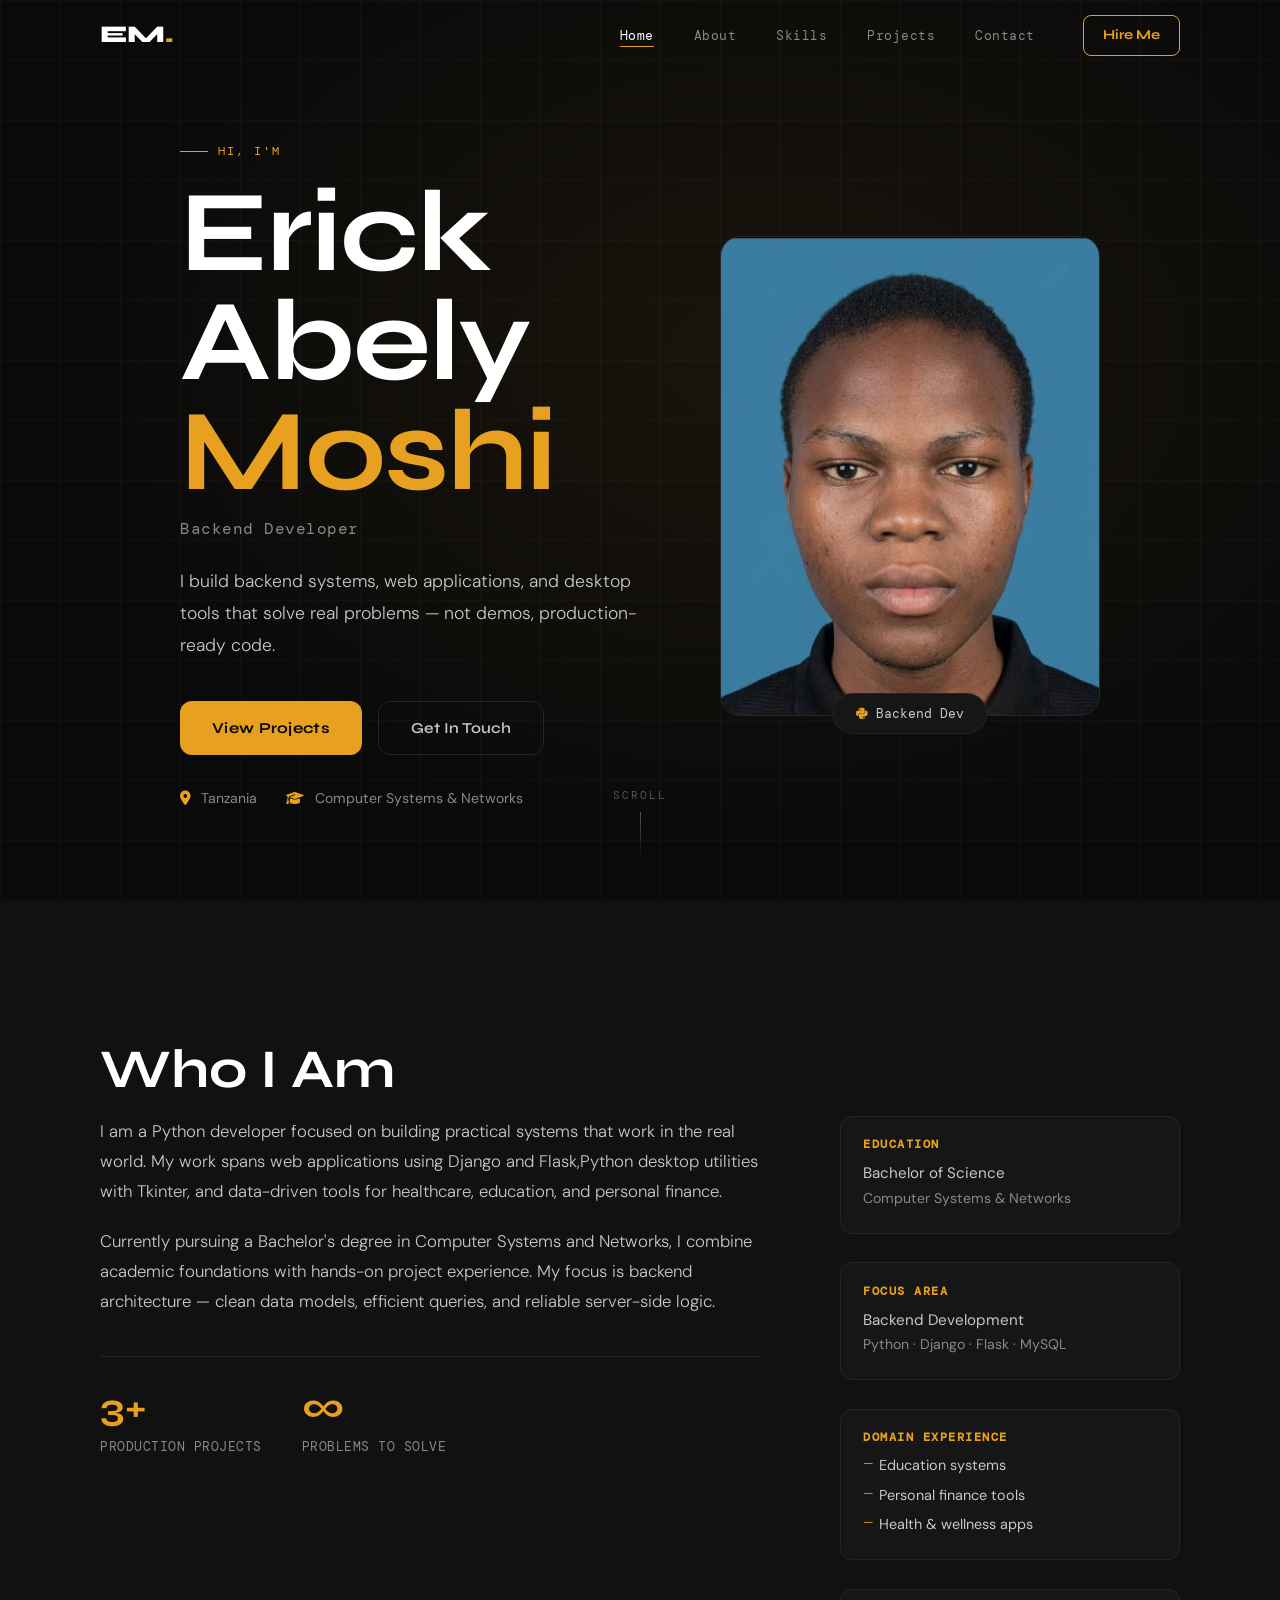
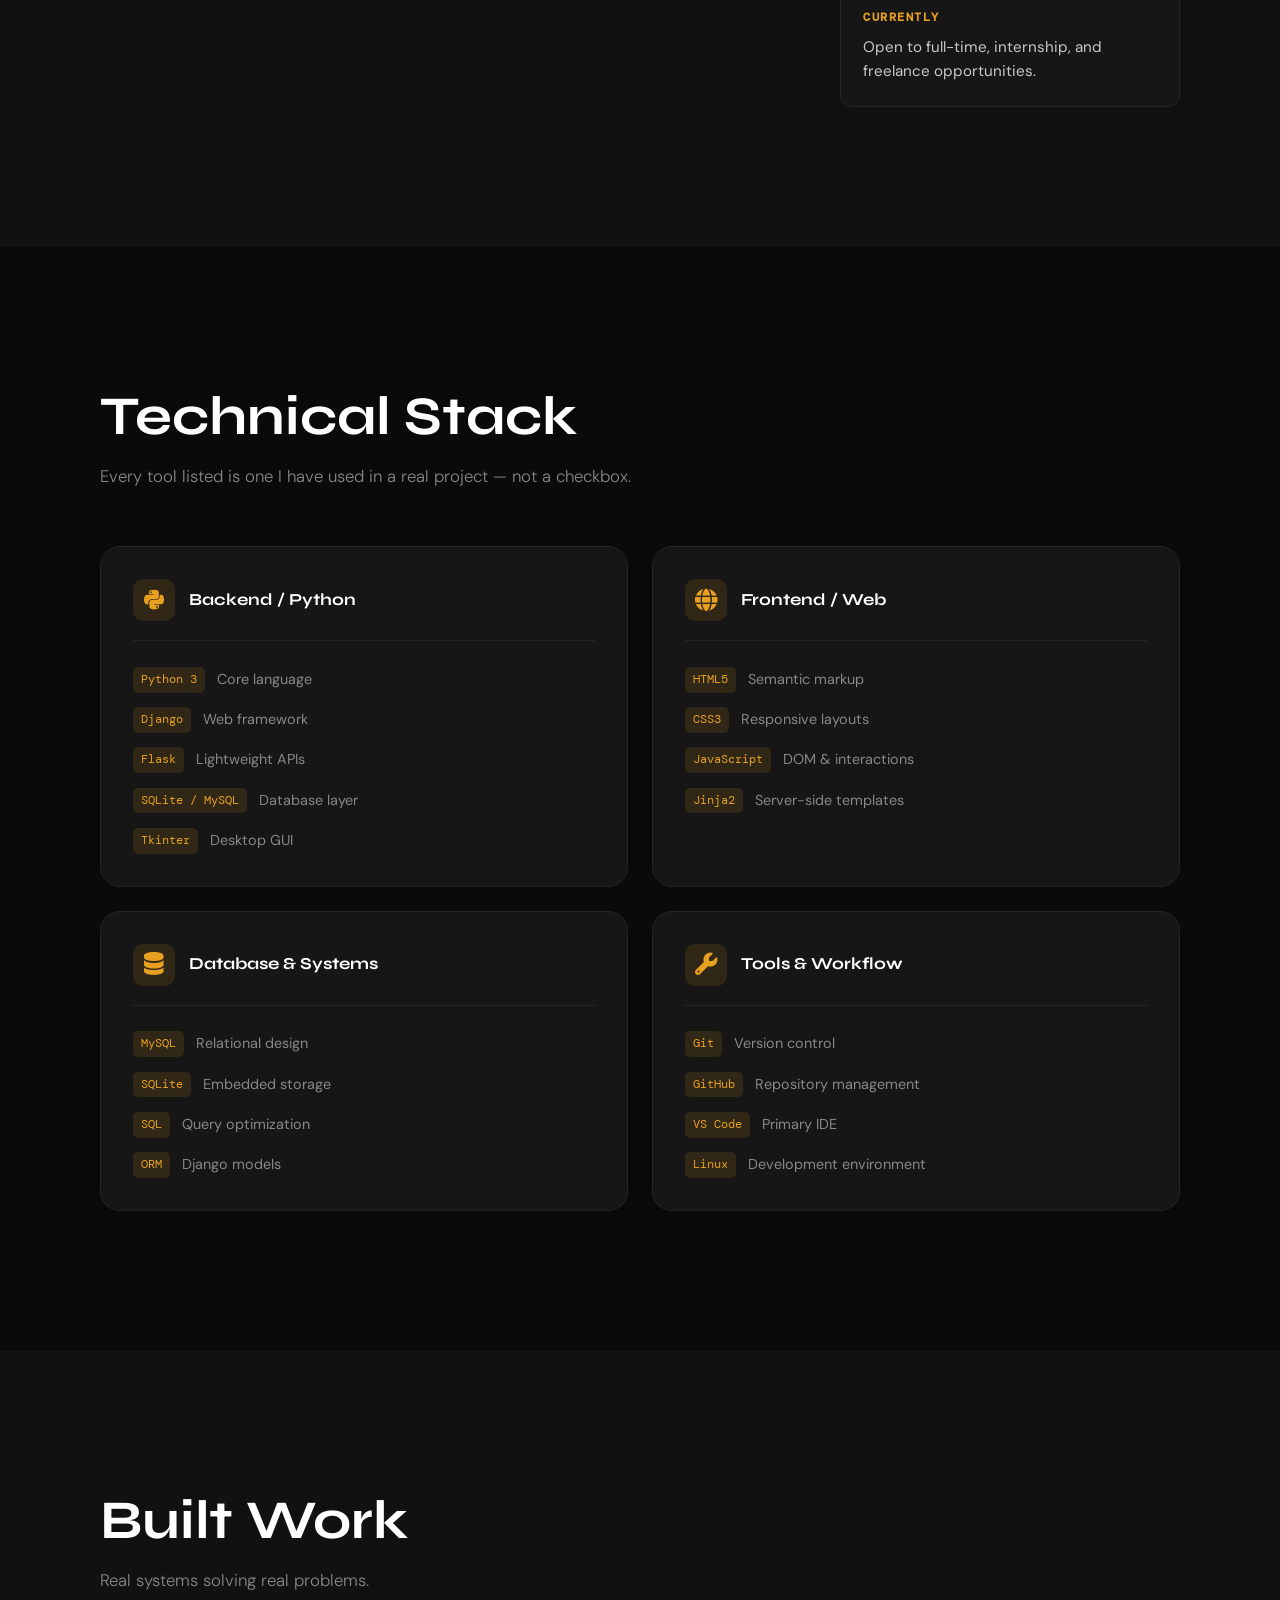
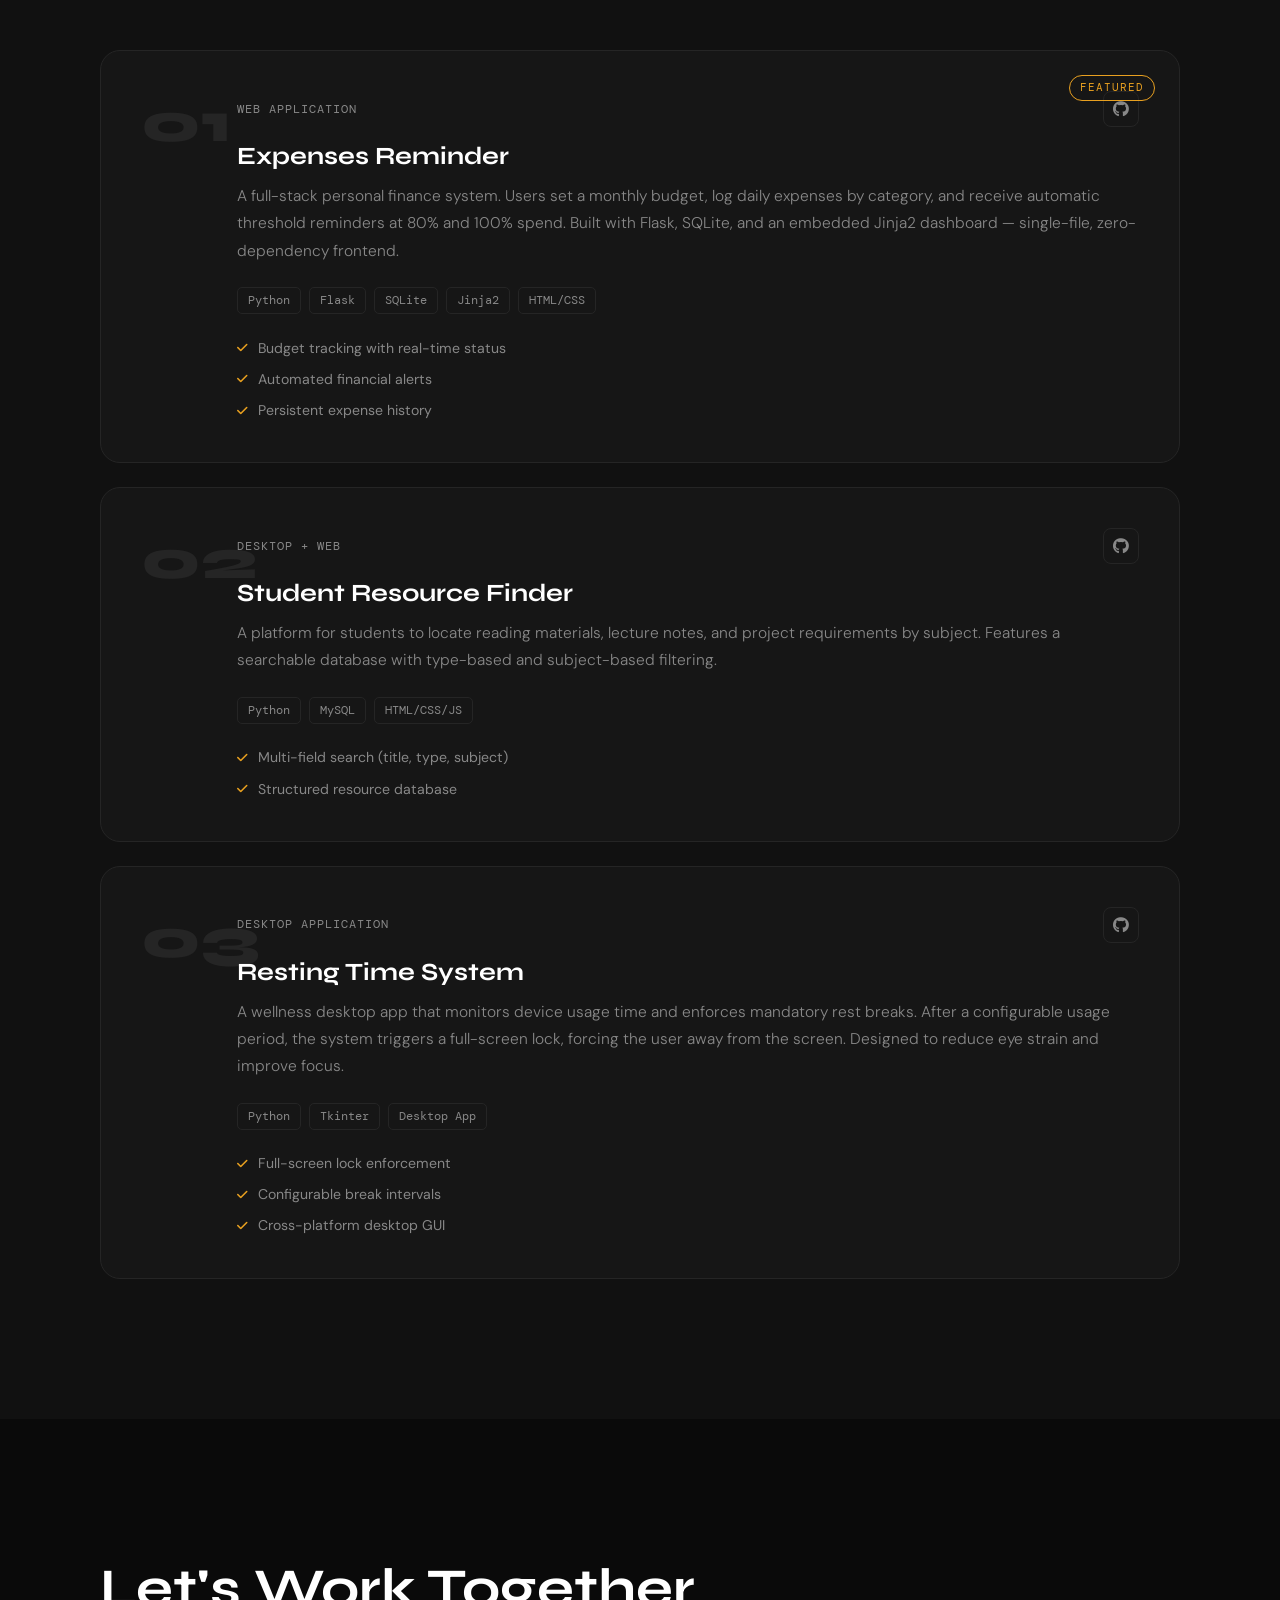
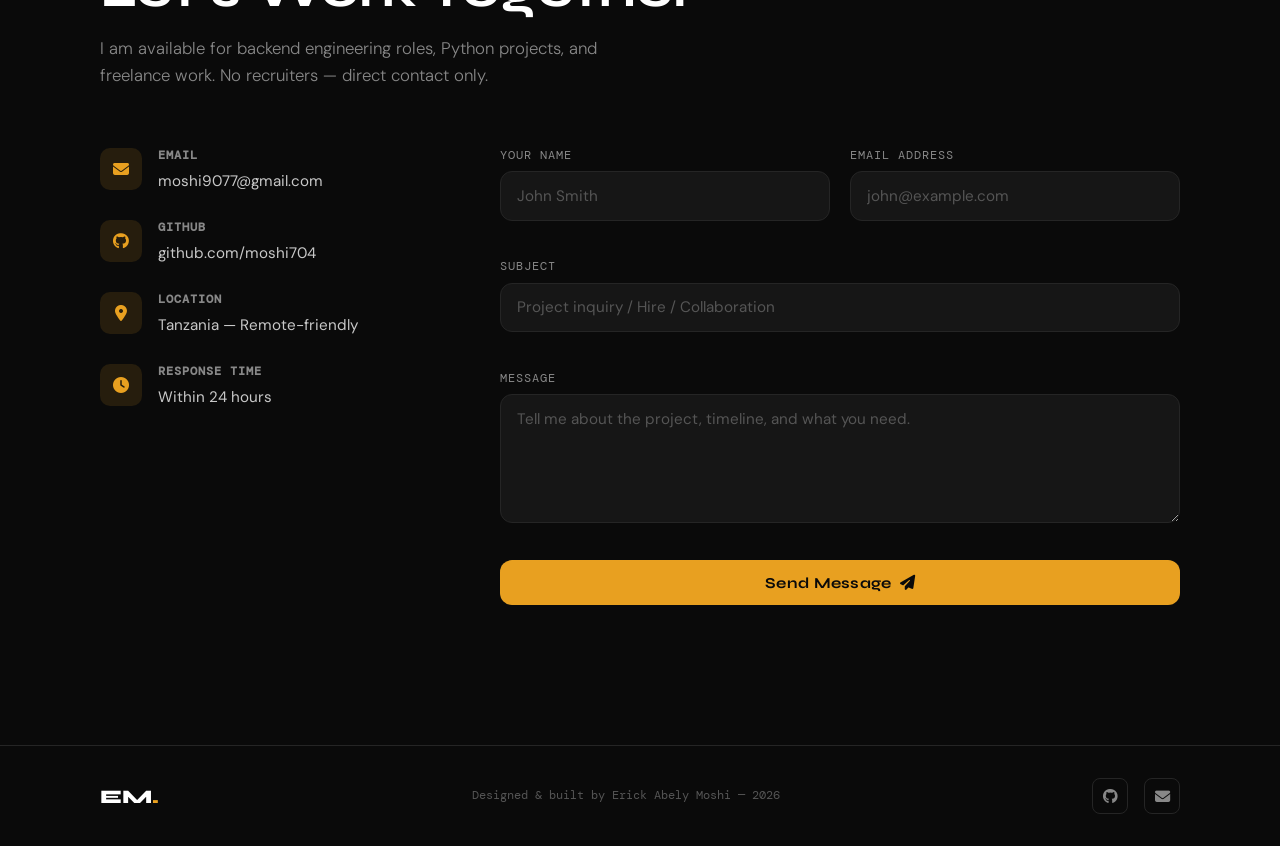
==== index.html @ 4b223002 "initial commit" ====
<!DOCTYPE html>
<html lang="en">
<head>
  <meta charset="UTF-8" />
  <meta name="viewport" content="width=device-width, initial-scale=1.0" />
  <title>Erick Abely Moshi — Python Developer</title>
  <meta name="description" content="Python Developer specializing in backend systems, web apps, and desktop tools. Available for hire." />
  <meta property="og:title" content="Erick Abely Moshi — Python Developer" />
  <meta property="og:description" content="Backend-focused Python developer building real-world systems." />
  <link rel="preconnect" href="https://fonts.googleapis.com" />
  <link rel="preconnect" href="https://fonts.gstatic.com" crossorigin />
  <link href="https://fonts.googleapis.com/css2?family=Syne:wght@400;500;600;700;800&family=DM+Mono:wght@300;400;500&family=DM+Sans:ital,wght@0,300;0,400;0,500;1,300&display=swap" rel="stylesheet" />
  <link rel="stylesheet" href="https://cdnjs.cloudflare.com/ajax/libs/font-awesome/6.5.0/css/all.min.css" />
  <link rel="stylesheet" href="style.css" />
</head>
<body>

  <!-- NAV -->
  <nav id="nav">
    <div class="nav-inner">
      <a href="#home" class="nav-logo">EM<span>.</span></a>
      <ul class="nav-links" id="nav-links">
        <li><a href="#home" data-nav>Home</a></li>
        <li><a href="#about" data-nav>About</a></li>
        <li><a href="#skills" data-nav>Skills</a></li>
        <li><a href="#projects" data-nav>Projects</a></li>
        <li><a href="#contact" data-nav>Contact</a></li>
      </ul>
      <a href="#contact" class="nav-cta">Hire Me</a>
      <button class="burger" id="burger" aria-label="Toggle menu" aria-expanded="false">
        <span></span><span></span><span></span>
      </button>
    </div>
  </nav>

  <!-- MOBILE MENU OVERLAY -->
  <div class="mobile-overlay" id="mobile-overlay">
    <ul>
      <li><a href="#home" class="mob-link">Home</a></li>
      <li><a href="#about" class="mob-link">About</a></li>
      <li><a href="#skills" class="mob-link">Skills</a></li>
      <li><a href="#projects" class="mob-link">Projects</a></li>
      <li><a href="#contact" class="mob-link">Contact</a></li>
    </ul>
  </div>

  <main>

    <!-- HERO -->
    <section id="home" class="hero">
      <div class="hero-grid">
        <div class="hero-text">
          <p class="hero-tag fade-up" style="--d:0ms">Hi, I'm</p>
          <h1 class="fade-up" style="--d:80ms">
            Erick<br/>Abely<br/><span>Moshi</span>
          </h1>
          <p class="hero-role fade-up" style="--d:160ms">Backend Developer</p>
          <p class="hero-bio fade-up" style="--d:240ms">
            I build backend systems, web applications, and desktop tools that solve real problems — not demos, production-ready code.
          </p>
          <div class="hero-actions fade-up" style="--d:320ms">
            <a href="#projects" class="btn-primary">View Projects</a>
            <a href="#contact" class="btn-ghost">Get In Touch</a>
          </div>
          <div class="hero-meta fade-up" style="--d:400ms">
            <span><i class="fa-solid fa-location-dot"></i> Tanzania</span>
            <span><i class="fa-solid fa-graduation-cap"></i> Computer Systems & Networks</span>
          </div>
        </div>

        <div class="hero-photo fade-up" style="--d:200ms">
          <div class="photo-frame">
            <!-- Replace src with actual photo path when available -->
            <img
              src="passport.jpeg"
              alt="Erick Abely Moshi"
              id="profile-img"
              onerror="this.parentElement.classList.add('no-photo')"
            />
            <div class="photo-placeholder">
              <i class="fa-solid fa-user"></i>
              <span>Photo<br/>Coming Soon</span>
            </div>
          </div>
          <div class="photo-badge">
            <i class="fa-brands fa-python"></i>
            <span>Backend Dev</span>
          </div>
        </div>
      </div>

      <div class="scroll-cue">
        <span>Scroll</span>
        <div class="scroll-line"></div>
      </div>
    </section>

    <!-- ABOUT -->
    <section id="about" class="about section">
      <div class="container">
  
        <h2 class="section-title reveal">Who I Am</h2>
        <div class="about-grid">
          <div class="about-text reveal">
            <p>
              I am a Python developer focused on building practical systems that work in the real world.
              My work spans web applications using Django and Flask,Python desktop utilities with Tkinter,
              and data-driven tools for healthcare, education, and personal finance.
            </p>
            <p>
              Currently pursuing a Bachelor's degree in Computer Systems and Networks, I combine
              academic foundations with hands-on project experience. My focus is backend architecture —
              clean data models, efficient queries, and reliable server-side logic.
            </p>
     
            <div class="about-stats">
              <div class="stat">
                <strong>3+</strong>
                <span>Production Projects</span>
              </div>
             
              <div class="stat">
                <strong>∞</strong>
                <span>Problems to Solve</span>
              </div>
            </div>
          </div>
          <div class="about-details reveal">
            <div class="detail-block">
              <h4>Education</h4>
              <p>Bachelor of Science<br/><em>Computer Systems & Networks</em></p>
            </div>
            <div class="detail-block">
              <h4>Focus Area</h4>
              <p>Backend Development<br/><em>Python · Django · Flask · MySQL</em></p>
            </div>
            <div class="detail-block">
              <h4>Domain Experience</h4>
              <ul>
                <li>Education systems</li>
                <li>Personal finance tools</li>
                <li>Health & wellness apps</li>
              </ul>
            </div>
            <div class="detail-block">
              <h4>Currently</h4>
              <p>Open to full-time, internship, and freelance opportunities.</p>
            </div>
          </div>
        </div>
      </div>
    </section>

    <!-- SKILLS -->
    <section id="skills" class="skills section">
      <div class="container">
        <h2 class="section-title reveal">Technical Stack</h2>
        <p class="section-sub reveal">
          Every tool listed is one I have used in a real project — not a checkbox.
        </p>
        <div class="skills-grid">

          <div class="skill-card reveal">
            <div class="skill-card-header">
              <i class="fa-brands fa-python"></i>
              <h3>Backend / Python</h3>
            </div>
            <ul class="skill-list">
              <li><span class="tag">Python 3</span> Core language</li>
              <li><span class="tag">Django</span> Web framework</li>
              <li><span class="tag">Flask</span> Lightweight APIs</li>
              <li><span class="tag">SQLite / MySQL</span> Database layer</li>
              <li><span class="tag">Tkinter</span> Desktop GUI</li>
            </ul>
          </div>

          <div class="skill-card reveal">
            <div class="skill-card-header">
              <i class="fa-solid fa-globe"></i>
              <h3>Frontend / Web</h3>
            </div>
            <ul class="skill-list">
              <li><span class="tag">HTML5</span> Semantic markup</li>
              <li><span class="tag">CSS3</span> Responsive layouts</li>
              <li><span class="tag">JavaScript</span> DOM & interactions</li>
              <li><span class="tag">Jinja2</span> Server-side templates</li>
            </ul>
          </div>

          <div class="skill-card reveal">
            <div class="skill-card-header">
              <i class="fa-solid fa-database"></i>
              <h3>Database & Systems</h3>
            </div>
            <ul class="skill-list">
              <li><span class="tag">MySQL</span> Relational design</li>
              <li><span class="tag">SQLite</span> Embedded storage</li>
              <li><span class="tag">SQL</span> Query optimization</li>
              <li><span class="tag">ORM</span> Django models</li>
            </ul>
          </div>

          <div class="skill-card reveal">
            <div class="skill-card-header">
              <i class="fa-solid fa-wrench"></i>
              <h3>Tools & Workflow</h3>
            </div>
            <ul class="skill-list">
              <li><span class="tag">Git</span> Version control</li>
              <li><span class="tag">GitHub</span> Repository management</li>
              <li><span class="tag">VS Code</span> Primary IDE</li>
              <li><span class="tag">Linux</span> Development environment</li>
            </ul>
          </div>

        </div>
      </div>
    </section>

    <!-- PROJECTS -->
    <section id="projects" class="projects section">
      <div class="container">
        <h2 class="section-title reveal">Built Work</h2>
        <p class="section-sub reveal">Real systems solving real problems.</p>

        <div class="projects-grid">

          <article class="project-card reveal featured">
            <div class="project-number">01</div>
            <div class="project-body">
              <div class="project-meta">
                <span class="project-type">Web Application</span>
                <div class="project-links">
                  <a href="https://github.com/moshi704" target="_blank" rel="noopener" aria-label="GitHub">
                    <i class="fa-brands fa-github"></i>
                  </a>
                </div>
              </div>
              <h3>Expenses Reminder</h3>
              <p>
                A full-stack personal finance system. Users set a monthly budget, log daily expenses by category,
                and receive automatic threshold reminders at 80% and 100% spend. Built with Flask, SQLite, and
                an embedded Jinja2 dashboard — single-file, zero-dependency frontend.
              </p>
              <div class="project-stack">
                <span>Python</span>
                <span>Flask</span>
                <span>SQLite</span>
                <span>Jinja2</span>
                <span>HTML/CSS</span>
              </div>
              <div class="project-highlights">
                <div><i class="fa-solid fa-check"></i> Budget tracking with real-time status</div>
                <div><i class="fa-solid fa-check"></i> Automated financial alerts</div>
                <div><i class="fa-solid fa-check"></i> Persistent expense history</div>
              </div>
            </div>
          </article>

          <article class="project-card reveal">
            <div class="project-number">02</div>
            <div class="project-body">
              <div class="project-meta">
                <span class="project-type">Desktop + Web</span>
                <div class="project-links">
                  <a href="https://github.com/moshi704" target="_blank" rel="noopener" aria-label="GitHub">
                    <i class="fa-brands fa-github"></i>
                  </a>
                </div>
              </div>
              <h3>Student Resource Finder</h3>
              <p>
                A platform for students to locate reading materials, lecture notes, and project requirements
                by subject. Features a searchable database with type-based and subject-based filtering.
              </p>
              <div class="project-stack">
                <span>Python</span>
                <span>MySQL</span>
                <span>HTML/CSS/JS</span>
              </div>
              <div class="project-highlights">
                <div><i class="fa-solid fa-check"></i> Multi-field search (title, type, subject)</div>
                <div><i class="fa-solid fa-check"></i> Structured resource database</div>
              </div>
            </div>
          </article>

          <article class="project-card reveal">
            <div class="project-number">03</div>
            <div class="project-body">
              <div class="project-meta">
                <span class="project-type">Desktop Application</span>
                <div class="project-links">
                  <a href="https://github.com/moshi704" target="_blank" rel="noopener" aria-label="GitHub">
                    <i class="fa-brands fa-github"></i>
                  </a>
                </div>
              </div>
              <h3>Resting Time System</h3>
              <p>
                A wellness desktop app that monitors device usage time and enforces mandatory rest breaks.
                After a configurable usage period, the system triggers a full-screen lock, forcing the user
                away from the screen. Designed to reduce eye strain and improve focus.
              </p>
              <div class="project-stack">
                <span>Python</span>
                <span>Tkinter</span>
                <span>Desktop App</span>
              </div>
              <div class="project-highlights">
                <div><i class="fa-solid fa-check"></i> Full-screen lock enforcement</div>
                <div><i class="fa-solid fa-check"></i> Configurable break intervals</div>
                <div><i class="fa-solid fa-check"></i> Cross-platform desktop GUI</div>
              </div>
            </div>
          </article>

        </div>
      </div>
    </section>

    <!-- CONTACT -->
    <section id="contact" class="contact section">
      <div class="container">
        <h2 class="section-title reveal">Let's Work Together</h2>
        <p class="section-sub reveal">
          I am available for backend engineering roles, Python projects, and freelance work.
          No recruiters — direct contact only.
        </p>

        <div class="contact-grid reveal">
          <div class="contact-info">
            <div class="contact-item">
              <i class="fa-solid fa-envelope"></i>
              <div>
                <strong>Email</strong>
                <a href="mailto:moshi9077@gmail.com">moshi9077@gmail.com</a>
              </div>
            </div>
            <div class="contact-item">
              <i class="fa-brands fa-github"></i>
              <div>
                <strong>GitHub</strong>
                <a href="https://github.com/moshi704" target="_blank" rel="noopener">github.com/moshi704</a>
              </div>
            </div>
            <div class="contact-item">
              <i class="fa-solid fa-location-dot"></i>
              <div>
                <strong>Location</strong>
                <span>Tanzania — Remote-friendly</span>
              </div>
            </div>
            <div class="contact-item">
              <i class="fa-solid fa-clock"></i>
              <div>
                <strong>Response Time</strong>
                <span>Within 24 hours</span>
              </div>
            </div>
          </div>

          <form class="contact-form" id="contact-form" novalidate>
            <div class="form-row">
              <div class="form-group">
                <label for="name">Your Name</label>
                <input type="text" id="name" name="name" placeholder="John Smith" required />
                <span class="field-error" id="name-error"></span>
              </div>
              <div class="form-group">
                <label for="email">Email Address</label>
                <input type="email" id="email" name="email" placeholder="john@example.com" required />
                <span class="field-error" id="email-error"></span>
              </div>
            </div>
            <div class="form-group">
              <label for="subject">Subject</label>
              <input type="text" id="subject" name="subject" placeholder="Project inquiry / Hire / Collaboration" required />
              <span class="field-error" id="subject-error"></span>
            </div>
            <div class="form-group">
              <label for="message">Message</label>
              <textarea id="message" name="message" rows="5" placeholder="Tell me about the project, timeline, and what you need." required></textarea>
              <span class="field-error" id="message-error"></span>
            </div>
            <button type="submit" class="btn-primary btn-full" id="submit-btn">
              <span id="btn-text">Send Message</span>
              <i class="fa-solid fa-paper-plane" id="btn-icon"></i>
            </button>
            <div id="form-status" class="form-status" aria-live="polite"></div>
          </form>
        </div>
      </div>
    </section>

  </main>

  <footer>
    <div class="container footer-inner">
      <span class="footer-logo">EM<span>.</span></span>
      <p>Designed & built by Erick Abely Moshi — 2026</p>
      <div class="footer-links">
        <a href="https://github.com/moshi704" target="_blank" rel="noopener"><i class="fa-brands fa-github"></i></a>
        <a href="mailto:moshi9077@gmail.com"><i class="fa-solid fa-envelope"></i></a>
      </div>
    </div>
  </footer>

  <div id="back-to-top" aria-label="Back to top">
    <i class="fa-solid fa-arrow-up"></i>
  </div>

  <script src="script.js"></script>
</body>
</html>
---- style.css ----
:root {
  --black:       #0a0a0a;
  --off-black:   #111111;
  --panel:       #161616;
  --border:      #252525;
  --border-soft: #1e1e1e;
  --muted:       #555555;
  --text-dim:    #888888;
  --text:        #c8c8c8;
  --text-bright: #f0f0f0;
  --white:       #ffffff;

  --accent:      #e8a020;
  --accent-dim:  rgba(232, 160, 32, 0.12);
  --accent-glow: rgba(232, 160, 32, 0.25);

  --nav-h:       72px;
  --section-gap: 140px;
  --radius:      12px;
  --radius-lg:   20px;

  --ease-out: cubic-bezier(0.16, 1, 0.3, 1);
  --ease-in:  cubic-bezier(0.7, 0, 0.84, 0);
}

/* RESET */
*, *::before, *::after { box-sizing: border-box; margin: 0; padding: 0; }

html {
  scroll-behavior: smooth;
  font-size: 16px;
}

body {
  font-family: 'DM Sans', sans-serif;
  background: var(--black);
  color: var(--text);
  line-height: 1.65;
  overflow-x: hidden;
  -webkit-font-smoothing: antialiased;
}

img { display: block; max-width: 100%; }
a { text-decoration: none; color: inherit; }
ul { list-style: none; }
button { font-family: inherit; cursor: pointer; border: none; background: none; }
input, textarea { font-family: inherit; }

/* TYPOGRAPHY */
h1, h2, h3, h4, .nav-logo, .footer-logo {
  font-family: 'Syne', sans-serif;
  font-weight: 700;
  line-height: 1.1;
  color: var(--white);
}

/*  UTILITIES  */
.container {
  max-width: 1160px;
  margin: 0 auto;
  padding: 0 40px;
}

.section {
  padding: var(--section-gap) 0;
}

.section-label {
  font-family: 'DM Mono', monospace;
  font-size: 0.78rem;
  color: var(--accent);
  letter-spacing: 2px;
  text-transform: uppercase;
  margin-bottom: 1.2rem;
}

.section-title {
  font-size: clamp(2.2rem, 5vw, 3.4rem);
  color: var(--white);
  margin-bottom: 1rem;
}

.section-sub {
  font-size: 1.05rem;
  color: var(--text-dim);
  max-width: 540px;
  margin-bottom: 3.5rem;
  font-weight: 300;
}

/*  BUTTONS  */
.btn-primary {
  display: inline-flex;
  align-items: center;
  gap: 0.5rem;
  background: var(--accent);
  color: var(--black);
  font-family: 'Syne', sans-serif;
  font-weight: 700;
  font-size: 0.95rem;
  padding: 0.85rem 2rem;
  border-radius: var(--radius);
  transition: opacity 0.2s, transform 0.2s var(--ease-out), box-shadow 0.3s;
  letter-spacing: 0.3px;
}

.btn-primary:hover {
  opacity: 0.9;
  transform: translateY(-2px);
  box-shadow: 0 12px 32px var(--accent-glow);
  color: var(--black);
}

.btn-ghost {
  display: inline-flex;
  align-items: center;
  gap: 0.5rem;
  border: 1px solid var(--border);
  color: var(--text);
  font-family: 'Syne', sans-serif;
  font-weight: 600;
  font-size: 0.95rem;
  padding: 0.85rem 2rem;
  border-radius: var(--radius);
  transition: border-color 0.2s, color 0.2s, transform 0.2s var(--ease-out);
}

.btn-ghost:hover {
  border-color: var(--accent);
  color: var(--accent);
  transform: translateY(-2px);
}

.btn-full { width: 100%; justify-content: center; }

/*  NAV */
#nav {
  position: fixed;
  top: 0;
  left: 0;
  right: 0;
  z-index: 1000;
  height: var(--nav-h);
  border-bottom: 1px solid transparent;
  transition: background 0.4s, border-color 0.4s, backdrop-filter 0.4s;
}

#nav.scrolled {
  background: rgba(10, 10, 10, 0.9);
backdrop-filter: blur(20px);
  -webkit-backdrop-filter: blur(20px);
  border-bottom-color: var(--border);
}

.nav-inner {
  max-width: 1160px;
  margin: 0 auto;
  padding: 0 40px;
  height: 100%;
  display: flex;
  align-items: center;
  gap: 3rem;
}

.nav-logo {
  font-size: 1.5rem;
  font-weight: 800;
  color: var(--white);
  margin-right: auto;
}

.nav-logo span { color: var(--accent); }

.nav-links {
  display: flex;
  gap: 2.5rem;
}

.nav-links a {
  font-family: 'DM Mono', monospace;
  font-size: 0.82rem;
  color: var(--text-dim);
  letter-spacing: 0.5px;
  transition: color 0.2s;
  position: relative;
}

.nav-links a::after {
  content: '';
  position: absolute;
  bottom: -3px;
  left: 0;
  width: 0;
  height: 1px;
  background: var(--accent);
  transition: width 0.3s var(--ease-out);
}

.nav-links a:hover,
.nav-links a.active { color: var(--white); }

.nav-links a:hover::after,
.nav-links a.active::after { width: 100%; }

.nav-cta {
  font-family: 'Syne', sans-serif;
  font-weight: 700;
  font-size: 0.85rem;
  color: var(--accent);
  border: 1px solid var(--accent);
  padding: 0.5rem 1.2rem;
  border-radius: 8px;
  transition: background 0.2s, color 0.2s;
}

.nav-cta:hover {
  background: var(--accent);
  color: var(--black);
}

.burger {
  display: none;
  flex-direction: column;
  gap: 5px;
  padding: 6px;
}

.burger span {
  display: block;
  width: 22px;
  height: 2px;
  background: var(--text);
  border-radius: 2px;
  transition: all 0.35s var(--ease-out);
  transform-origin: center;
}

/* MOBILE OVERLAY  */
.mobile-overlay {
  position: fixed;
  inset: 0;
  z-index: 999;
  background: var(--off-black);
  display: flex;
  align-items: center;
  justify-content: center;
  opacity: 0;
  pointer-events: none;
  transition: opacity 0.4s var(--ease-out);
}

.mobile-overlay.open {
  opacity: 1;
  pointer-events: all;
}

.mobile-overlay ul {
  display: flex;
  flex-direction: column;
  align-items: center;
  gap: 2.5rem;
}

.mobile-overlay a {
  font-family: 'Syne', sans-serif;
  font-size: 2.2rem;
  font-weight: 800;
  color: var(--text-dim);
  transition: color 0.2s;
}

.mobile-overlay a:hover { color: var(--accent); }

/*  SCROLL REVEAL  */
.fade-up {
  opacity: 0;
  transform: translateY(28px);
  animation: fadeUp 0.9s var(--ease-out) both;
  animation-delay: var(--d, 0ms);
}

@keyframes fadeUp {
  to { opacity: 1; transform: translateY(0); }
}

.reveal {
  opacity: 0;
  transform: translateY(32px);
  transition: opacity 0.8s var(--ease-out), transform 0.8s var(--ease-out);
}

.reveal.visible {
  opacity: 1;
  transform: none;
}

/*  HERO  */
.hero {
  min-height: 100vh;
  display: flex;
  flex-direction: column;
  justify-content: center;
  padding: calc(var(--nav-h) + 60px) 0 80px;
  position: relative;
  overflow: hidden;
}

/* Subtle grid background */
.hero::before {
  content: '';
  position: absolute;
  inset: 0;
  background-image:
    linear-gradient(var(--border-soft) 1px, transparent 1px),
    linear-gradient(90deg, var(--border-soft) 1px, transparent 1px);
  background-size: 60px 60px;
  opacity: 0.35;
  pointer-events: none;
}

/* Top fade mask on grid */
.hero::after {
  content: '';
  position: absolute;
  inset: 0;
  background: radial-gradient(ellipse at 60% 40%, rgba(232,160,32,0.07) 0%, transparent 65%);
  pointer-events: none;
}

.hero-grid {
  max-width: 1160px;
  margin: 0 auto;
  padding: 0 40px;
  display: grid;
  grid-template-columns: 1fr 380px;
  gap: 60px;
  align-items: center;
  position: relative;
  z-index: 1;
}

.hero-tag {
  font-family: 'DM Mono', monospace;
  font-size: 0.78rem;
  color: var(--accent);
  letter-spacing: 2px;
  text-transform: uppercase;
  display: flex;
  align-items: center;
  gap: 0.6rem;
}

.hero-tag::before {
  content: '';
  width: 28px;
  height: 1px;
  background: var(--accent);
}

.hero h1 {
  font-size: clamp(4rem, 9vw, 7.5rem);
  letter-spacing: -2px;
  line-height: 0.95;
  margin: 1rem 0 0.6rem;
}

.hero h1 span { color: var(--accent); }

.hero-role {
  font-family: 'DM Mono', monospace;
  font-size: 1rem;
  color: var(--text-dim);
  margin-bottom: 1.5rem;
  letter-spacing: 0.5px;
}

.hero-bio {
  font-size: 1.1rem;
  color: var(--text);
  max-width: 480px;
  font-weight: 300;
  margin-bottom: 2.5rem;
  line-height: 1.8;
}

.hero-actions {
  display: flex;
  gap: 1rem;
  flex-wrap: wrap;
  margin-bottom: 2rem;
}

.hero-meta {
  display: flex;
  gap: 1.8rem;
  font-size: 0.88rem;
  color: var(--text-dim);
  flex-wrap: wrap;
}

.hero-meta i { color: var(--accent); margin-right: 0.4rem; }

/* Photo frame */
.hero-photo { position: relative; }

.photo-frame {
  width: 100%;
  aspect-ratio: 3/4;
  max-height: 480px;
  border-radius: var(--radius-lg);
  background: var(--panel);
  border: 1px solid var(--border);
  overflow: hidden;
  position: relative;
}

.photo-frame img {
  width: 100%;
  height: 100%;
  object-fit: cover;
  object-position: top center;
  display: block;
  transition: opacity 0.4s;
}

/* When img fails to load */
.photo-frame.no-photo img { opacity: 0; }
.photo-frame.no-photo .photo-placeholder { opacity: 1; }

.photo-placeholder {
  position: absolute;
  inset: 0;
  display: flex;
  flex-direction: column;
  align-items: center;
  justify-content: center;
  gap: 1rem;
  opacity: 0;
  transition: opacity 0.3s;
}

/* Show placeholder by default until image loads */
.photo-frame:not(.no-photo) .photo-placeholder { display: none; }

.photo-placeholder i {
  font-size: 3.5rem;
  color: var(--border);
}

.photo-placeholder span {
  font-family: 'DM Mono', monospace;
  font-size: 0.75rem;
  color: var(--muted);
  text-align: center;
  letter-spacing: 1px;
  text-transform: uppercase;
}

.photo-badge {
  position: absolute;
  bottom: -18px;
  left: 50%;
  transform: translateX(-50%);
  background: var(--panel);
  border: 1px solid var(--border);
  border-radius: 50px;
  padding: 0.55rem 1.4rem;
  display: flex;
  align-items: center;
  gap: 0.6rem;
  font-family: 'DM Mono', monospace;
  font-size: 0.8rem;
  color: var(--text);
  white-space: nowrap;
}

.photo-badge i { color: var(--accent); }

/* scroll cue */
.scroll-cue {
  position: absolute;
  bottom: 40px;
  left: 50%;
  transform: translateX(-50%);
  display: flex;
  flex-direction: column;
  align-items: center;
  gap: 8px;
  z-index: 1;
}

.scroll-cue span {
  font-family: 'DM Mono', monospace;
  font-size: 0.7rem;
  color: var(--muted);
  letter-spacing: 2px;
  text-transform: uppercase;
}

.scroll-line {
  width: 1px;
  height: 48px;
  background: linear-gradient(to bottom, var(--muted), transparent);
  animation: scrollBob 2.5s ease-in-out infinite;
}

@keyframes scrollBob {
  0%, 100% { opacity: 0.4; transform: scaleY(1); }
  50% { opacity: 1; transform: scaleY(1.15); }
}

/*  ABOUT  */
.about { background: var(--off-black); }

.about-grid {
  display: grid;
  grid-template-columns: 1fr 340px;
  gap: 80px;
  align-items: start;
}

.about-text p {
  margin-bottom: 1.2rem;
  font-size: 1.05rem;
  color: var(--text);
  font-weight: 300;
  line-height: 1.8;
}

.about-stats {
  display: flex;
  gap: 2.5rem;
  margin-top: 2.5rem;
  padding-top: 2rem;
  border-top: 1px solid var(--border);
  flex-wrap: wrap;
}

.stat strong {
  display: block;
  font-family: 'Syne', sans-serif;
  font-size: 2.4rem;
  color: var(--accent);
  line-height: 1;
  margin-bottom: 0.3rem;
}

.stat span {
  font-size: 0.8rem;
  color: var(--text-dim);
  font-family: 'DM Mono', monospace;
  text-transform: uppercase;
  letter-spacing: 0.5px;
}

.about-details {
  display: flex;
  flex-direction: column;
  gap: 1.8rem;
}

.detail-block {
  padding: 1.4rem;
  background: var(--panel);
  border: 1px solid var(--border);
  border-radius: var(--radius);
}

.detail-block h4 {
  font-size: 0.72rem;
  font-family: 'DM Mono', monospace;
  color: var(--accent);
  text-transform: uppercase;
  letter-spacing: 1.5px;
  margin-bottom: 0.6rem;
}

.detail-block p {
  font-size: 0.95rem;
  color: var(--text);
  line-height: 1.6;
}

.detail-block em {
  color: var(--text-dim);
  font-style: normal;
  font-size: 0.88rem;
}

.detail-block ul { display: flex; flex-direction: column; gap: 0.35rem; }

.detail-block li {
  font-size: 0.9rem;
  color: var(--text);
  padding-left: 1rem;
  position: relative;
}

.detail-block li::before {
  content: '—';
  position: absolute;
  left: 0;
  color: var(--accent);
  font-size: 0.75rem;
}

/*  SKILLS */
.skills-grid {
  display: grid;
  grid-template-columns: repeat(2, 1fr);
  gap: 1.5rem;
}

.skill-card {
  background: var(--panel);
  border: 1px solid var(--border);
  border-radius: var(--radius-lg);
  padding: 2rem;
  transition: border-color 0.3s, transform 0.3s var(--ease-out);
}

.skill-card:hover {
  border-color: var(--accent);
  transform: translateY(-4px);
}

.skill-card-header {
  display: flex;
  align-items: center;
  gap: 0.9rem;
  margin-bottom: 1.6rem;
  padding-bottom: 1.2rem;
  border-bottom: 1px solid var(--border);
}

.skill-card-header i {
  font-size: 1.4rem;
  color: var(--accent);
  width: 42px;
  height: 42px;
  display: flex;
  align-items: center;
  justify-content: center;
  background: var(--accent-dim);
  border-radius: 10px;
  flex-shrink: 0;
}

.skill-card-header h3 {
  font-size: 1.05rem;
  color: var(--white);
}

.skill-list {
  display: flex;
  flex-direction: column;
  gap: 0.9rem;
}

.skill-list li {
  display: flex;
  align-items: center;
  gap: 0.75rem;
  font-size: 0.9rem;
  color: var(--text-dim);
}

.tag {
  font-family: 'DM Mono', monospace;
  font-size: 0.75rem;
  color: var(--accent);
  background: var(--accent-dim);
  padding: 3px 8px;
  border-radius: 5px;
  white-space: nowrap;
  flex-shrink: 0;
}

/* PROJECTS */
.projects { background: var(--off-black); }

.projects-grid {
  display: flex;
  flex-direction: column;
  gap: 1.5rem;
}

.project-card {
  background: var(--panel);
  border: 1px solid var(--border);
  border-radius: var(--radius-lg);
  padding: 2.5rem;
  display: grid;
  grid-template-columns: 64px 1fr;
  gap: 2rem;
  transition: border-color 0.3s, transform 0.35s var(--ease-out), box-shadow 0.35s;
}

.project-card:hover {
  border-color: var(--accent);
  transform: translateY(-4px);
  box-shadow: 0 20px 60px rgba(0, 0, 0, 0.4);
}

.project-card.featured {
  border-color: var(--border);
  position: relative;
}

.project-card.featured::before {
  content: 'Featured';
  position: absolute;
  top: 1.5rem;
  right: 1.5rem;
  font-family: 'DM Mono', monospace;
  font-size: 0.68rem;
  color: var(--accent);
  border: 1px solid var(--accent);
  padding: 3px 10px;
  border-radius: 50px;
  letter-spacing: 1px;
  text-transform: uppercase;
}

.project-number {
  font-family: 'Syne', sans-serif;
  font-size: 3.5rem;
  font-weight: 800;
  color: var(--border);
  line-height: 1;
  padding-top: 4px;
}

.project-meta {
  display: flex;
  justify-content: space-between;
  align-items: center;
  margin-bottom: 1rem;
}

.project-type {
  font-family: 'DM Mono', monospace;
  font-size: 0.72rem;
  color: var(--text-dim);
  text-transform: uppercase;
  letter-spacing: 1px;
}

.project-links a {
  width: 36px;
  height: 36px;
  display: flex;
  align-items: center;
  justify-content: center;
  border: 1px solid var(--border);
  border-radius: 8px;
  color: var(--text-dim);
  font-size: 1rem;
  transition: border-color 0.2s, color 0.2s;
}

.project-links a:hover {
  border-color: var(--accent);
  color: var(--accent);
}

.project-body h3 {
  font-size: 1.55rem;
  color: var(--white);
  margin-bottom: 0.8rem;
}

.project-body p {
  font-size: 0.97rem;
  color: var(--text-dim);
  line-height: 1.75;
  font-weight: 300;
  margin-bottom: 1.4rem;
}

.project-stack {
  display: flex;
  flex-wrap: wrap;
  gap: 0.5rem;
  margin-bottom: 1.4rem;
}

.project-stack span {
  font-family: 'DM Mono', monospace;
  font-size: 0.72rem;
  color: var(--text-dim);
  border: 1px solid var(--border);
  padding: 3px 10px;
  border-radius: 5px;
}

.project-highlights {
  display: flex;
  flex-direction: column;
  gap: 0.5rem;
}

.project-highlights div {
  font-size: 0.88rem;
  color: var(--text-dim);
  display: flex;
  align-items: center;
  gap: 0.6rem;
}

.project-highlights i {
  color: var(--accent);
  font-size: 0.75rem;
}

/*  CONTACT  */
.contact-grid {
  display: grid;
  grid-template-columns: 340px 1fr;
  gap: 60px;
  align-items: start;
}

.contact-info {
  display: flex;
  flex-direction: column;
  gap: 1.5rem;
}

.contact-item {
  display: flex;
  gap: 1rem;
  align-items: flex-start;
}

.contact-item > i {
  width: 42px;
  height: 42px;
  flex-shrink: 0;
  background: var(--accent-dim);
  color: var(--accent);
  border-radius: 10px;
  display: flex;
  align-items: center;
  justify-content: center;
  font-size: 1rem;
  margin-top: 2px;
}

.contact-item div {
  display: flex;
  flex-direction: column;
  gap: 0.2rem;
}

.contact-item strong {
  font-size: 0.75rem;
  font-family: 'DM Mono', monospace;
  color: var(--text-dim);
  text-transform: uppercase;
  letter-spacing: 1px;
}

.contact-item a,
.contact-item span {
  font-size: 0.95rem;
  color: var(--text);
  transition: color 0.2s;
}

.contact-item a:hover { color: var(--accent); }

/* Contact Form */
.contact-form {
  display: flex;
  flex-direction: column;
  gap: 1.2rem;
}

.form-row {
  display: grid;
  grid-template-columns: 1fr 1fr;
  gap: 1.2rem;
}

.form-group {
  display: flex;
  flex-direction: column;
  gap: 0.4rem;
}

.form-group label {
  font-family: 'DM Mono', monospace;
  font-size: 0.72rem;
  color: var(--text-dim);
  text-transform: uppercase;
  letter-spacing: 1px;
}

.form-group input,
.form-group textarea {
  background: var(--panel);
  border: 1px solid var(--border);
  border-radius: var(--radius);
  padding: 0.85rem 1rem;
  font-size: 0.95rem;
  color: var(--text-bright);
  outline: none;
  transition: border-color 0.2s, box-shadow 0.2s;
  resize: vertical;
}

.form-group input::placeholder,
.form-group textarea::placeholder {
  color: var(--muted);
}

.form-group input:focus,
.form-group textarea:focus {
  border-color: var(--accent);
  box-shadow: 0 0 0 3px var(--accent-glow);
}

.form-group input.error,
.form-group textarea.error {
  border-color: #ef4444;
}

.field-error {
  font-family: 'DM Mono', monospace;
  font-size: 0.7rem;
  color: #ef4444;
  min-height: 1em;
}

.form-status {
  font-size: 0.9rem;
  text-align: center;
  padding: 0.75rem;
  border-radius: var(--radius);
  display: none;
}

.form-status.success {
  display: block;
  background: rgba(16, 185, 129, 0.1);
  border: 1px solid rgba(16, 185, 129, 0.3);
  color: #10b981;
}

.form-status.error {
  display: block;
  background: rgba(239, 68, 68, 0.1);
  border: 1px solid rgba(239, 68, 68, 0.3);
  color: #ef4444;
}

/*  FOOTER  */
footer {
  border-top: 1px solid var(--border);
  padding: 2rem 0;
}

.footer-inner {
  display: flex;
  align-items: center;
  justify-content: space-between;
  gap: 1.5rem;
  flex-wrap: wrap;
}

.footer-logo { font-size: 1.2rem; font-weight: 800; }
.footer-logo span { color: var(--accent); }

footer p {
  font-family: 'DM Mono', monospace;
  font-size: 0.75rem;
  color: var(--muted);
}

.footer-links {
  display: flex;
  gap: 1rem;
}

.footer-links a {
  width: 36px;
  height: 36px;
  display: flex;
  align-items: center;
  justify-content: center;
  border: 1px solid var(--border);
  border-radius: 8px;
  color: var(--text-dim);
  font-size: 0.95rem;
  transition: border-color 0.2s, color 0.2s;
}

.footer-links a:hover {
  border-color: var(--accent);
  color: var(--accent);
}

/* BACK TO TOP */
#back-to-top {
  position: fixed;
  bottom: 32px;
  right: 32px;
  width: 44px;
  height: 44px;
  background: var(--panel);
  border: 1px solid var(--border);
  border-radius: 10px;
  display: flex;
  align-items: center;
  justify-content: center;
  color: var(--text-dim);
  font-size: 0.9rem;
  cursor: pointer;
  opacity: 0;
  pointer-events: none;
  transform: translateY(12px);
  transition: all 0.3s var(--ease-out);
  z-index: 900;
}

#back-to-top.visible {
  opacity: 1;
  pointer-events: all;
  transform: none;
}

#back-to-top:hover {
  border-color: var(--accent);
  color: var(--accent);
}

/*  RESPONSIVE  */
@media (max-width: 900px) {
  :root { --section-gap: 100px; }

  .nav-links, .nav-cta { display: none; }
  .burger { display: flex; }

  .hero-grid {
    grid-template-columns: 1fr;
    text-align: left;
    gap: 50px;
  }

  .hero-photo {
    order: -1;
    max-width: 280px;
    margin: 0 auto;
  }

  .photo-frame { max-height: 340px; }

  .about-grid { grid-template-columns: 1fr; gap: 40px; }
  .skills-grid { grid-template-columns: 1fr; }
  .contact-grid { grid-template-columns: 1fr; gap: 40px; }

  .project-card {
    grid-template-columns: 1fr;
    gap: 1rem;
  }

  .project-number { font-size: 2rem; }
}

@media (max-width: 640px) {
  .container { padding: 0 20px; }

  .hero-grid { padding: 0 20px; }

  .form-row { grid-template-columns: 1fr; }

  .about-stats { gap: 1.5rem; }

  .footer-inner { flex-direction: column; text-align: center; }

  .project-card.featured::before { display: none; }

  #back-to-top { bottom: 20px; right: 20px; }
}

/*  BURGER ACTIVE STATE  */
.burger.open span:nth-child(1) { transform: translateY(7px) rotate(45deg); }
.burger.open span:nth-child(2) { opacity: 0; }
.burger.open span:nth-child(3) { transform: translateY(-7px) rotate(-45deg); }
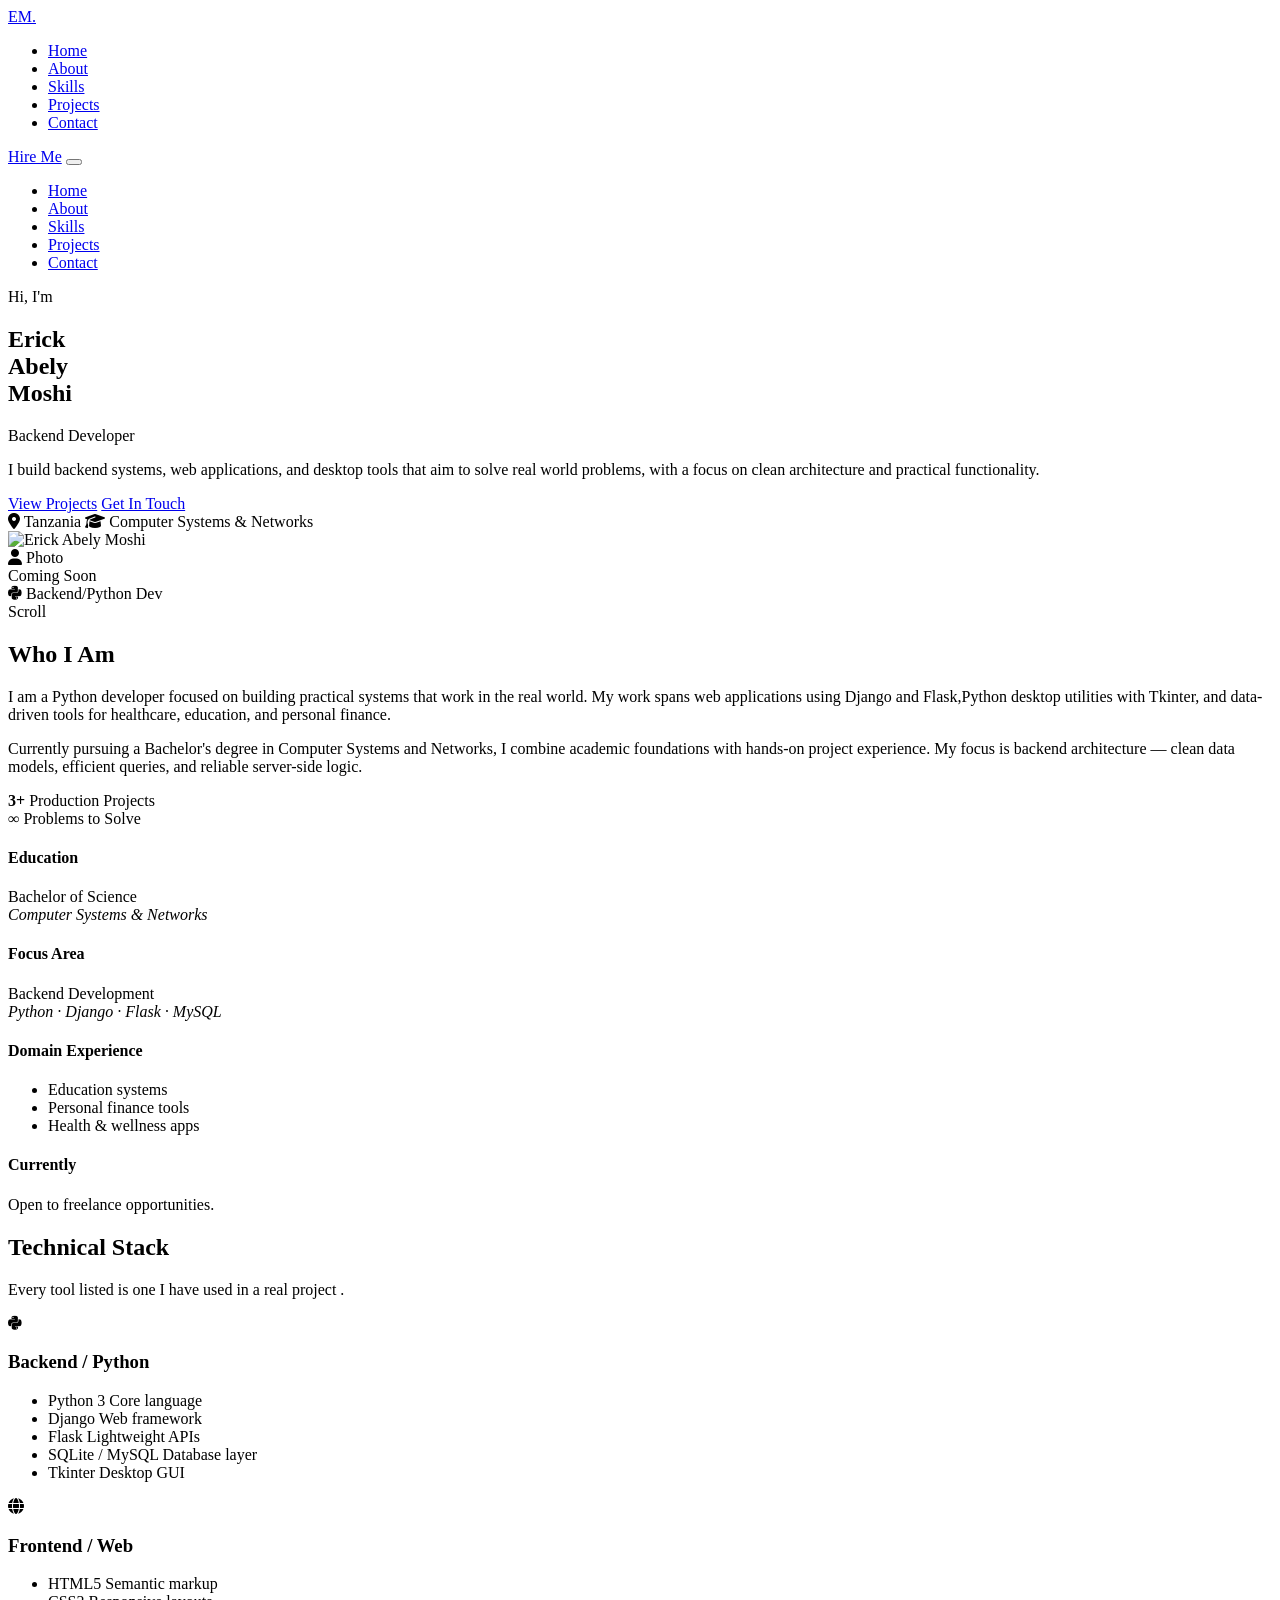
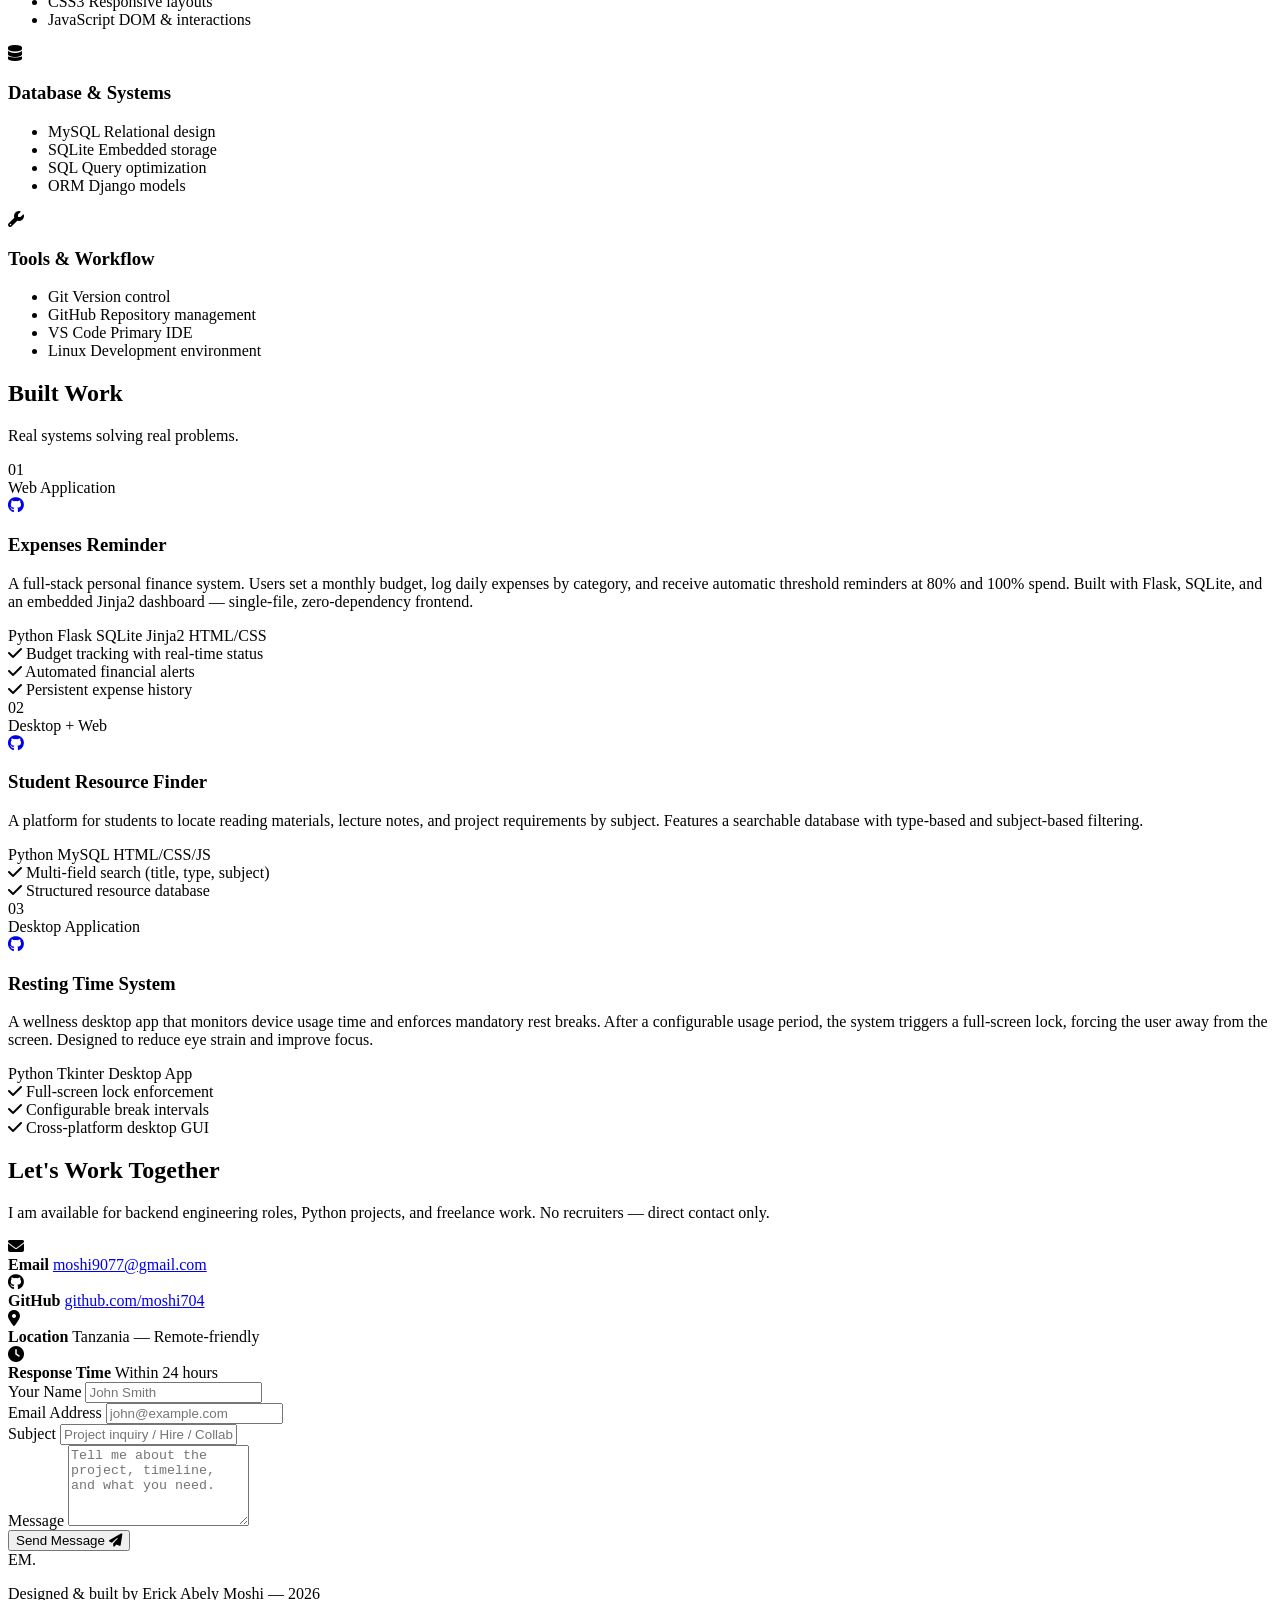
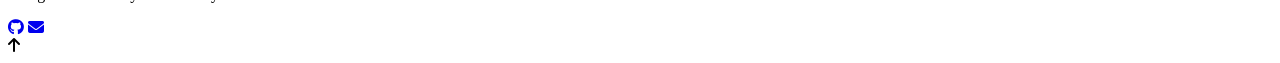
==== commit 92f40c38: "Initial commit" ====
--- a/index.html
+++ b/index.html
@@ -56,8 +56,7 @@
           </h1>
           <p class="hero-role fade-up" style="--d:160ms">Backend Developer</p>
           <p class="hero-bio fade-up" style="--d:240ms">
-            I build backend systems, web applications, and desktop tools that solve real problems — not demos, production-ready code.
-          </p>
+            I build backend systems, web applications, and desktop tools that aim to solve real world problems, with a focus on clean architecture and practical functionality.
           <div class="hero-actions fade-up" style="--d:320ms">
             <a href="#projects" class="btn-primary">View Projects</a>
             <a href="#contact" class="btn-ghost">Get In Touch</a>
@@ -84,7 +83,7 @@
           </div>
           <div class="photo-badge">
             <i class="fa-brands fa-python"></i>
-            <span>Backend Dev</span>
+            <span>Backend/Python Dev</span>
           </div>
         </div>
       </div>
@@ -144,7 +143,7 @@
             </div>
             <div class="detail-block">
               <h4>Currently</h4>
-              <p>Open to full-time, internship, and freelance opportunities.</p>
+              <p>Open to freelance opportunities.</p>
             </div>
           </div>
         </div>
@@ -156,7 +155,7 @@
       <div class="container">
         <h2 class="section-title reveal">Technical Stack</h2>
         <p class="section-sub reveal">
-          Every tool listed is one I have used in a real project — not a checkbox.
+          Every tool listed is one I have used in a real project .
         </p>
         <div class="skills-grid">
 
@@ -183,7 +182,6 @@
               <li><span class="tag">HTML5</span> Semantic markup</li>
               <li><span class="tag">CSS3</span> Responsive layouts</li>
               <li><span class="tag">JavaScript</span> DOM & interactions</li>
-              <li><span class="tag">Jinja2</span> Server-side templates</li>
             </ul>
           </div>
 
@@ -231,7 +229,7 @@
               <div class="project-meta">
                 <span class="project-type">Web Application</span>
                 <div class="project-links">
-                  <a href="https://github.com/moshi704" target="_blank" rel="noopener" aria-label="GitHub">
+                  <a href="https://github.com/moshi704/Resting-Time-System" target="_blank" rel="noopener" aria-label="GitHub">
                     <i class="fa-brands fa-github"></i>
                   </a>
                 </div>
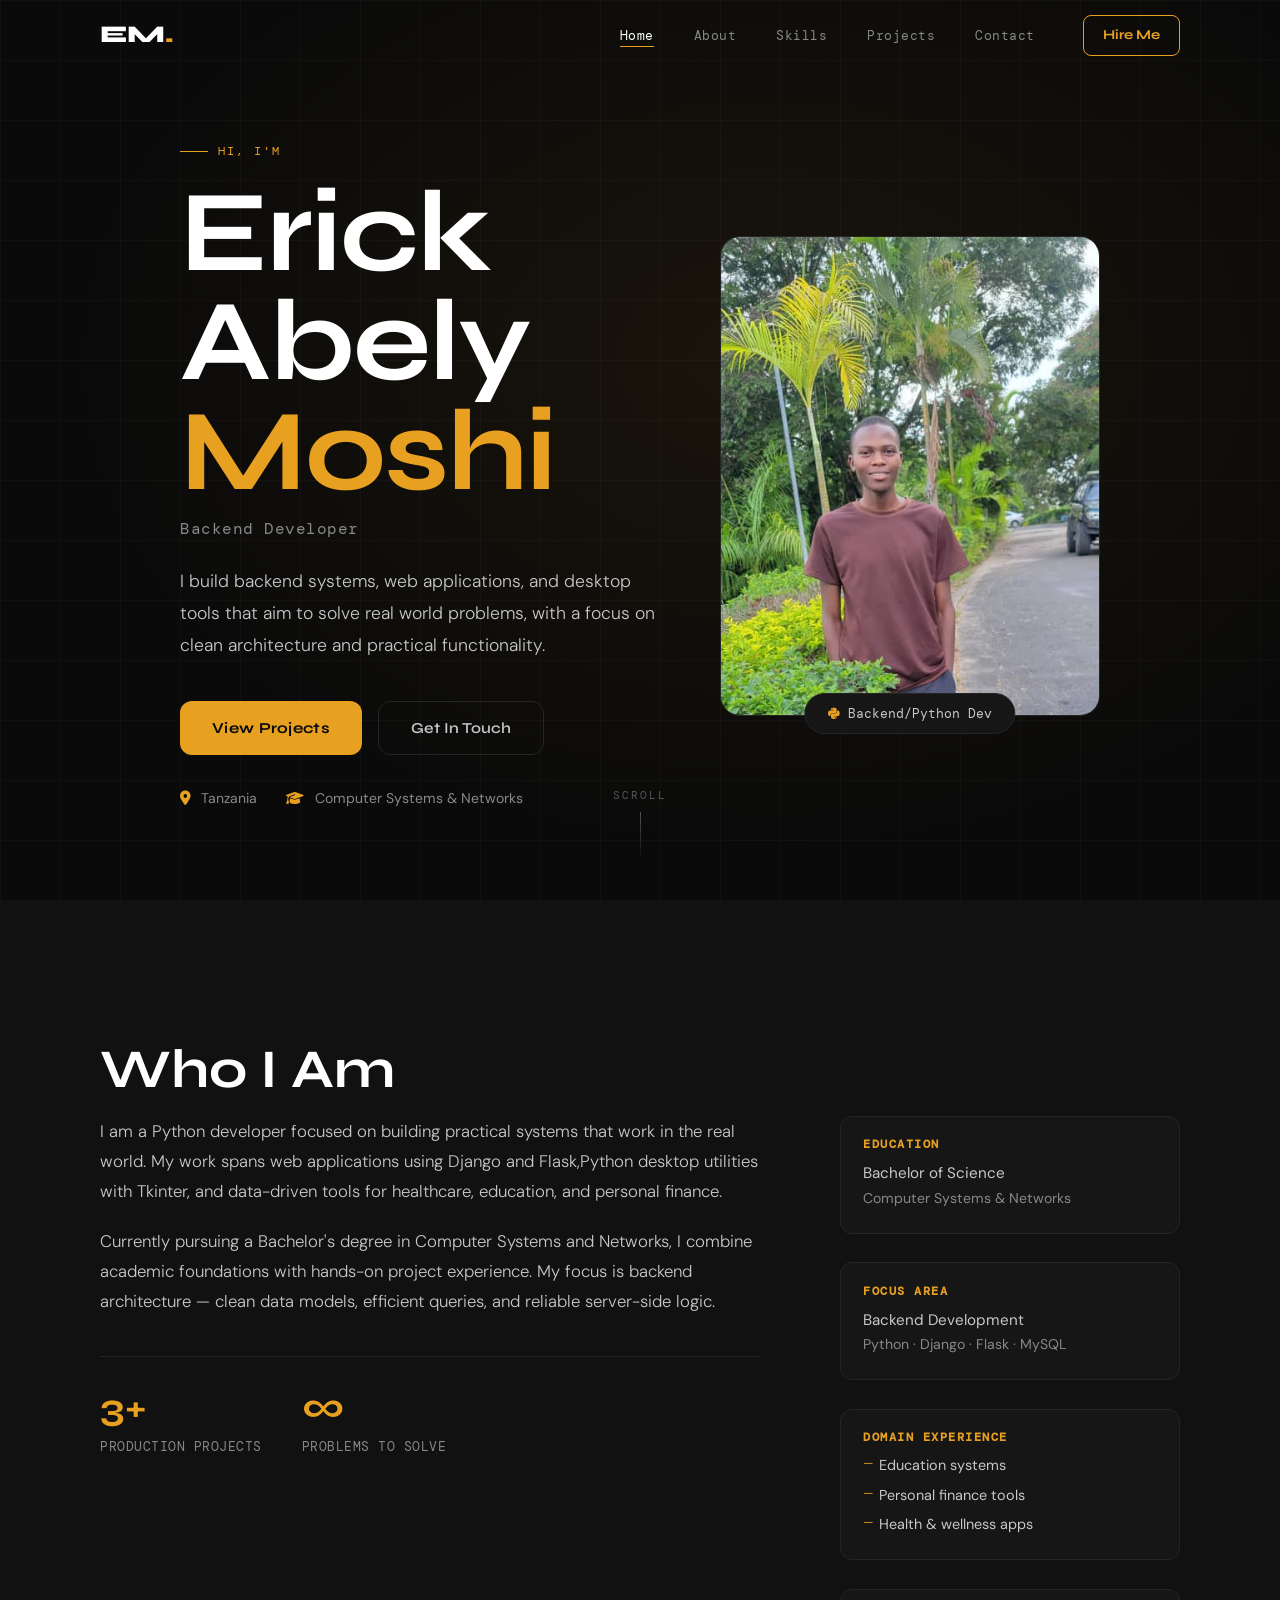
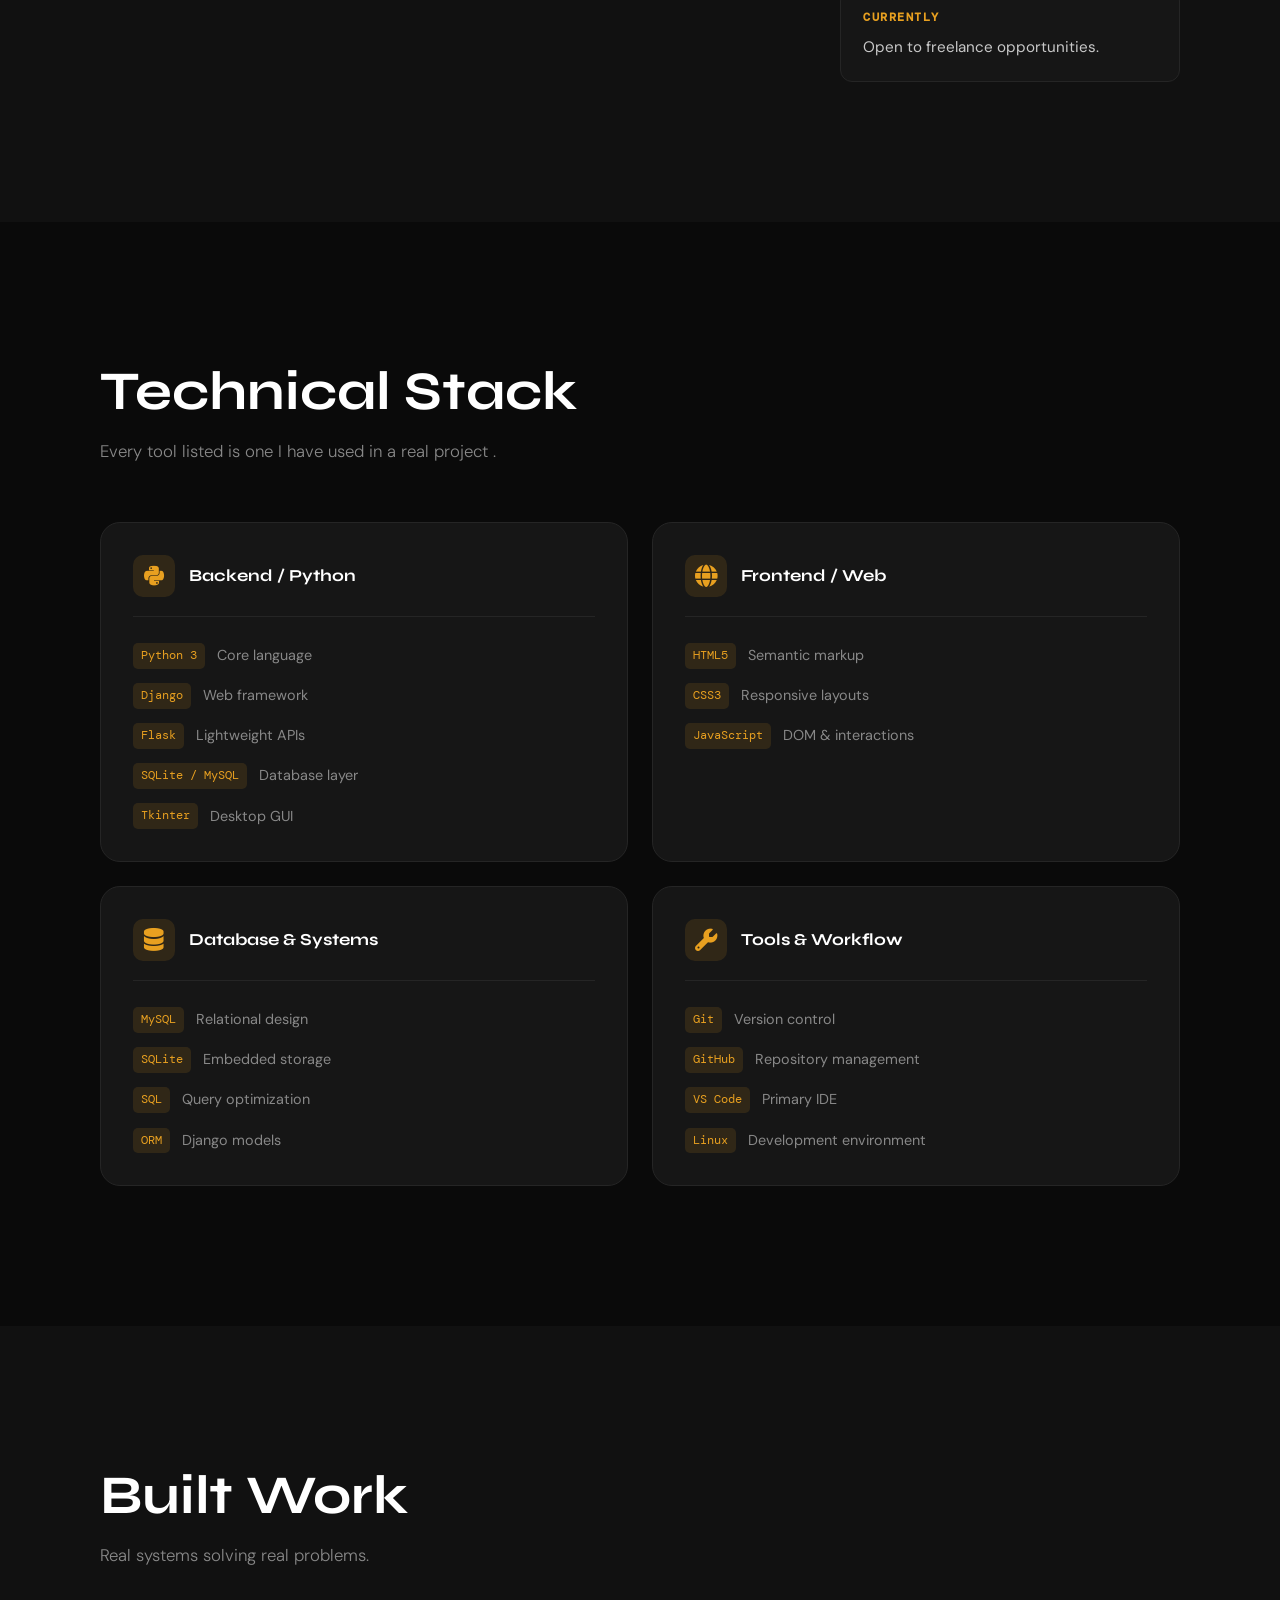
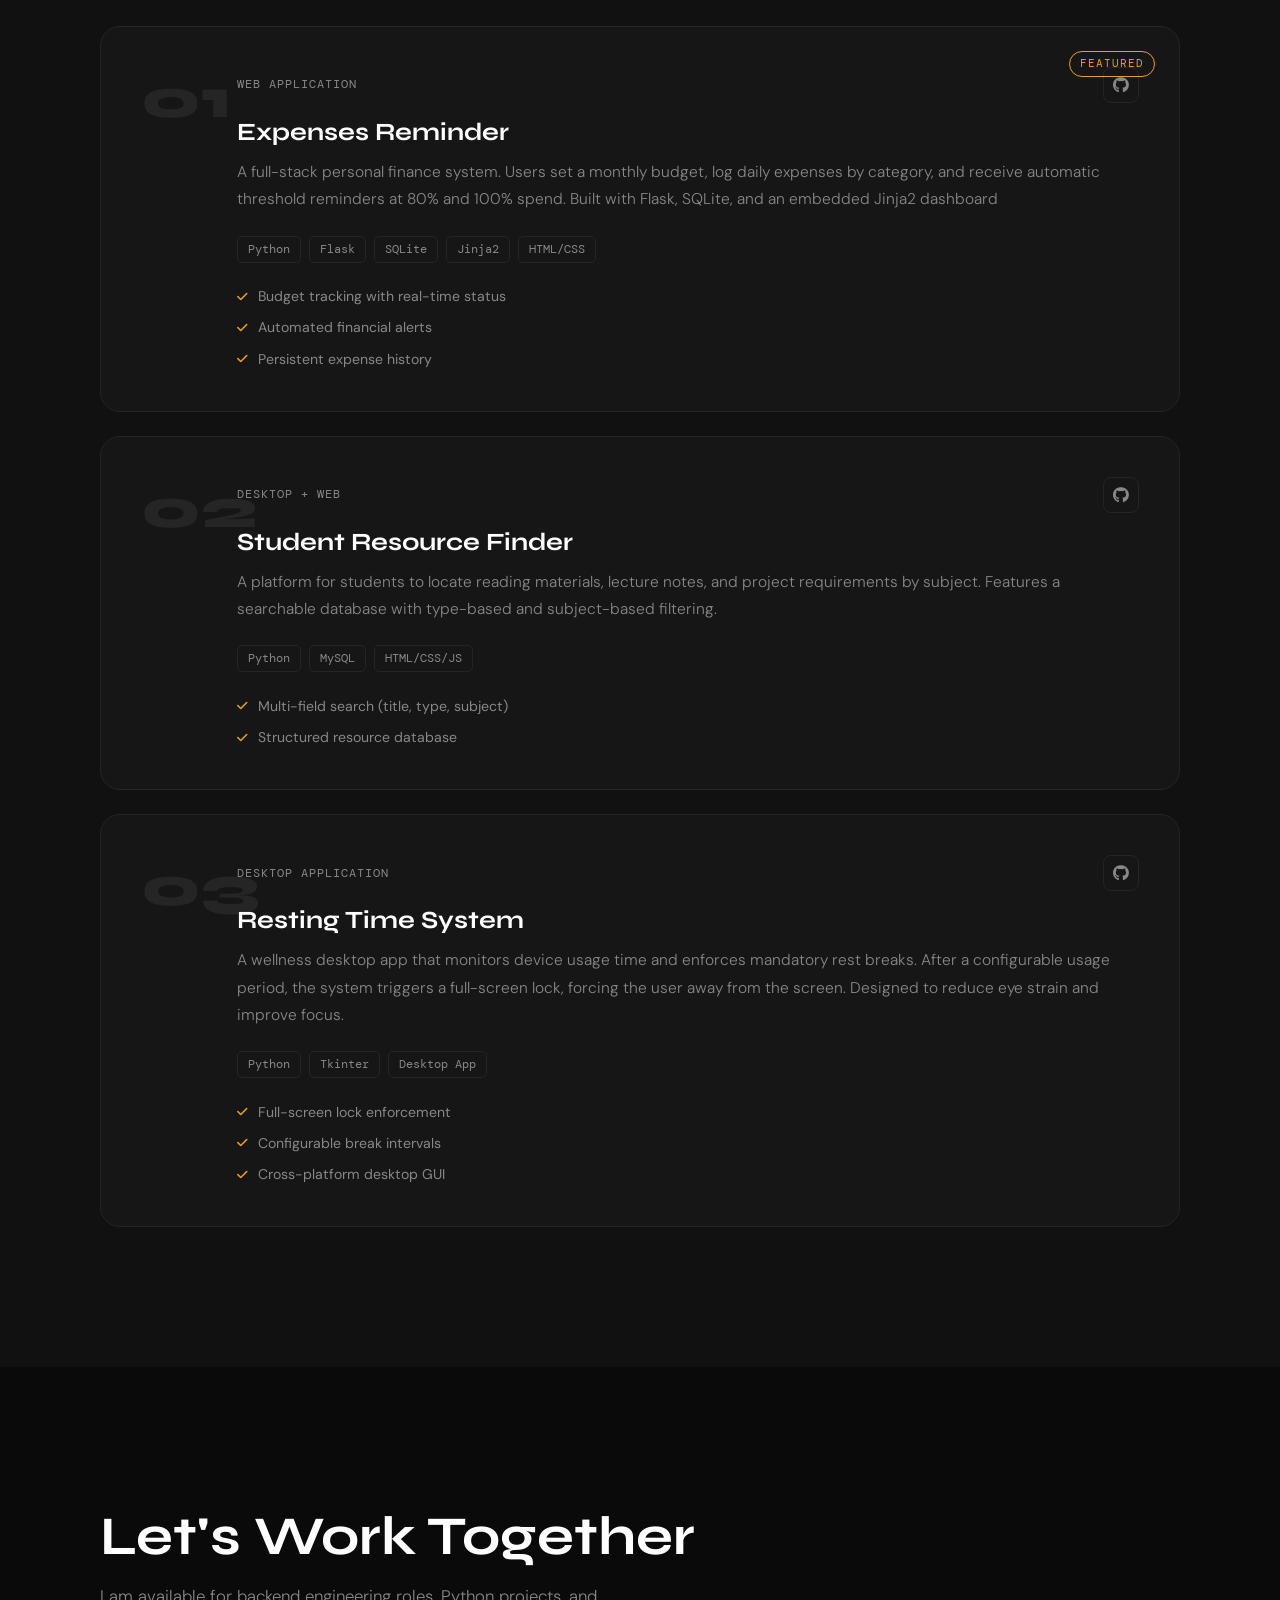
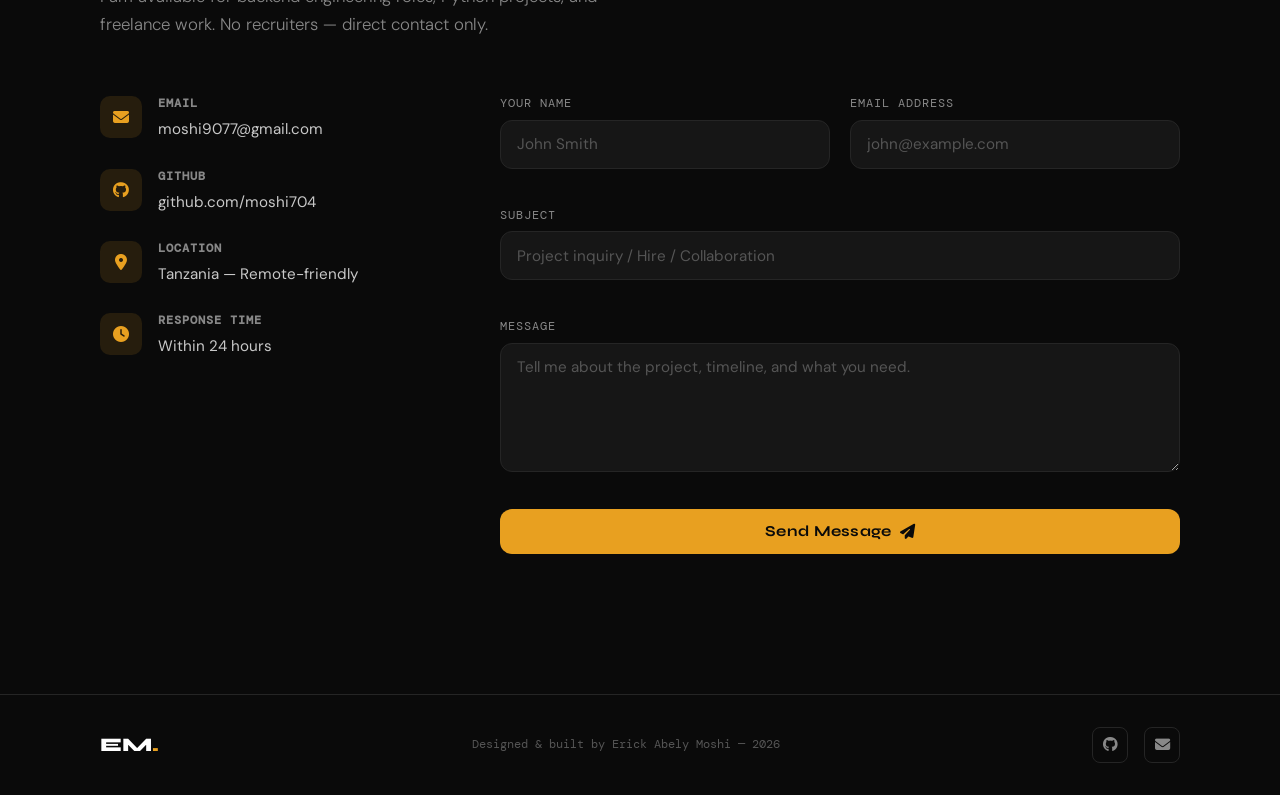
==== commit c15538c2: "Initial commit" ====
--- a/index.html
+++ b/index.html
@@ -69,9 +69,9 @@
 
         <div class="hero-photo fade-up" style="--d:200ms">
           <div class="photo-frame">
-            <!-- Replace src with actual photo path when available -->
+           
             <img
-              src="passport.jpeg"
+              src="my photo.jpeg"
               alt="Erick Abely Moshi"
               id="profile-img"
               onerror="this.parentElement.classList.add('no-photo')"
@@ -229,7 +229,7 @@
               <div class="project-meta">
                 <span class="project-type">Web Application</span>
                 <div class="project-links">
-                  <a href="https://github.com/moshi704/Resting-Time-System" target="_blank" rel="noopener" aria-label="GitHub">
+                  <a href="github.com/moshi704/Resting-Time-System" target="_blank" rel="noopener" aria-label="GitHub">
                     <i class="fa-brands fa-github"></i>
                   </a>
                 </div>
@@ -238,7 +238,7 @@
               <p>
                 A full-stack personal finance system. Users set a monthly budget, log daily expenses by category,
                 and receive automatic threshold reminders at 80% and 100% spend. Built with Flask, SQLite, and
-                an embedded Jinja2 dashboard — single-file, zero-dependency frontend.
+                an embedded Jinja2 dashboard
               </p>
               <div class="project-stack">
                 <span>Python</span>
--- a/style.css
+++ b/style.css
@@ -0,0 +1,1090 @@
+:root {
+  --black:       #0a0a0a;
+  --off-black:   #111111;
+  --panel:       #161616;
+  --border:      #252525;
+  --border-soft: #1e1e1e;
+  --muted:       #555555;
+  --text-dim:    #888888;
+  --text:        #c8c8c8;
+  --text-bright: #f0f0f0;
+  --white:       #ffffff;
+
+  --accent:      #e8a020;
+  --accent-dim:  rgba(232, 160, 32, 0.12);
+  --accent-glow: rgba(232, 160, 32, 0.25);
+
+  --nav-h:       72px;
+  --section-gap: 140px;
+  --radius:      12px;
+  --radius-lg:   20px;
+
+  --ease-out: cubic-bezier(0.16, 1, 0.3, 1);
+  --ease-in:  cubic-bezier(0.7, 0, 0.84, 0);
+}
+
+/* RESET  */
+*, *::before, *::after { box-sizing: border-box; margin: 0; padding: 0; }
+
+html {
+  scroll-behavior: smooth;
+  font-size: 16px;
+}
+
+body {
+  font-family: 'DM Sans', sans-serif;
+  background: var(--black);
+  color: var(--text);
+  line-height: 1.65;
+  overflow-x: hidden;
+  -webkit-font-smoothing: antialiased;
+}
+
+img { display: block; max-width: 100%; }
+a { text-decoration: none; color: inherit; }
+ul { list-style: none; }
+button { font-family: inherit; cursor: pointer; border: none; background: none; }
+input, textarea { font-family: inherit; }
+
+/* TYPOGRAPHY */
+h1, h2, h3, h4, .nav-logo, .footer-logo {
+  font-family: 'Syne', sans-serif;
+  font-weight: 700;
+  line-height: 1.1;
+  color: var(--white);
+}
+
+/*  UTILITIES  */
+.container {
+  max-width: 1160px;
+  margin: 0 auto;
+  padding: 0 40px;
+}
+
+.section {
+  padding: var(--section-gap) 0;
+}
+
+.section-label {
+  font-family: 'DM Mono', monospace;
+  font-size: 0.78rem;
+  color: var(--accent);
+  letter-spacing: 2px;
+  text-transform: uppercase;
+  margin-bottom: 1.2rem;
+}
+
+.section-title {
+  font-size: clamp(2.2rem, 5vw, 3.4rem);
+  color: var(--white);
+  margin-bottom: 1rem;
+}
+
+.section-sub {
+  font-size: 1.05rem;
+  color: var(--text-dim);
+  max-width: 540px;
+  margin-bottom: 3.5rem;
+  font-weight: 300;
+}
+
+/*  BUTTONS  */
+.btn-primary {
+  display: inline-flex;
+  align-items: center;
+  gap: 0.5rem;
+  background: var(--accent);
+  color: var(--black);
+  font-family: 'Syne', sans-serif;
+  font-weight: 700;
+  font-size: 0.95rem;
+  padding: 0.85rem 2rem;
+  border-radius: var(--radius);
+  transition: opacity 0.2s, transform 0.2s var(--ease-out), box-shadow 0.3s;
+  letter-spacing: 0.3px;
+}
+
+.btn-primary:hover {
+  opacity: 0.9;
+  transform: translateY(-2px);
+  box-shadow: 0 12px 32px var(--accent-glow);
+  color: var(--black);
+}
+
+.btn-ghost {
+  display: inline-flex;
+  align-items: center;
+  gap: 0.5rem;
+  border: 1px solid var(--border);
+  color: var(--text);
+  font-family: 'Syne', sans-serif;
+  font-weight: 600;
+  font-size: 0.95rem;
+  padding: 0.85rem 2rem;
+  border-radius: var(--radius);
+  transition: border-color 0.2s, color 0.2s, transform 0.2s var(--ease-out);
+}
+
+.btn-ghost:hover {
+  border-color: var(--accent);
+  color: var(--accent);
+  transform: translateY(-2px);
+}
+
+.btn-full { width: 100%; justify-content: center; }
+
+/*  NAV  */
+#nav {
+  position: fixed;
+  top: 0;
+  left: 0;
+  right: 0;
+  z-index: 1000;
+  height: var(--nav-h);
+  border-bottom: 1px solid transparent;
+  transition: background 0.4s, border-color 0.4s, backdrop-filter 0.4s;
+}
+
+#nav.scrolled {
+  background: rgba(10, 10, 10, 0.9);
+  backdrop-filter: blur(20px);
+  -webkit-backdrop-filter: blur(20px);
+  border-bottom-color: var(--border);
+}
+
+.nav-inner {
+  max-width: 1160px;
+  margin: 0 auto;
+  padding: 0 40px;
+  height: 100%;
+  display: flex;
+  align-items: center;
+  gap: 3rem;
+}
+
+.nav-logo {
+  font-size: 1.5rem;
+  font-weight: 800;
+  color: var(--white);
+  margin-right: auto;
+}
+
+.nav-logo span { color: var(--accent); }
+
+.nav-links {
+  display: flex;
+  gap: 2.5rem;
+}
+
+.nav-links a {
+  font-family: 'DM Mono', monospace;
+  font-size: 0.82rem;
+  color: var(--text-dim);
+  letter-spacing: 0.5px;
+  transition: color 0.2s;
+  position: relative;
+}
+
+.nav-links a::after {
+  content: '';
+  position: absolute;
+  bottom: -3px;
+  left: 0;
+  width: 0;
+  height: 1px;
+  background: var(--accent);
+  transition: width 0.3s var(--ease-out);
+}
+
+.nav-links a:hover,
+.nav-links a.active { color: var(--white); }
+
+.nav-links a:hover::after,
+.nav-links a.active::after { width: 100%; }
+
+.nav-cta {
+  font-family: 'Syne', sans-serif;
+  font-weight: 700;
+  font-size: 0.85rem;
+  color: var(--accent);
+  border: 1px solid var(--accent);
+  padding: 0.5rem 1.2rem;
+  border-radius: 8px;
+  transition: background 0.2s, color 0.2s;
+}
+
+.nav-cta:hover {
+  background: var(--accent);
+  color: var(--black);
+}
+
+.burger {
+  display: none;
+  flex-direction: column;
+  gap: 5px;
+  padding: 6px;
+}
+
+.burger span {
+  display: block;
+  width: 22px;
+  height: 2px;
+  background: var(--text);
+  border-radius: 2px;
+  transition: all 0.35s var(--ease-out);
+  transform-origin: center;
+}
+
+/*  MOBILE OVERLAY  */
+.mobile-overlay {
+  position: fixed;
+  inset: 0;
+  z-index: 999;
+  background: var(--off-black);
+  display: flex;
+  align-items: center;
+  justify-content: center;
+  opacity: 0;
+  pointer-events: none;
+  transition: opacity 0.4s var(--ease-out);
+}
+
+.mobile-overlay.open {
+  opacity: 1;
+  pointer-events: all;
+}
+
+.mobile-overlay ul {
+  display: flex;
+  flex-direction: column;
+  align-items: center;
+  gap: 2.5rem;
+}
+
+.mobile-overlay a {
+  font-family: 'Syne', sans-serif;
+  font-size: 2.2rem;
+  font-weight: 800;
+  color: var(--text-dim);
+  transition: color 0.2s;
+}
+
+.mobile-overlay a:hover { color: var(--accent); }
+
+/* SCROLL REVEAl */
+.fade-up {
+  opacity: 0;
+  transform: translateY(28px);
+  animation: fadeUp 0.9s var(--ease-out) both;
+  animation-delay: var(--d, 0ms);
+}
+
+@keyframes fadeUp {
+  to { opacity: 1; transform: translateY(0); }
+}
+
+.reveal {
+  opacity: 0;
+  transform: translateY(32px);
+  transition: opacity 0.8s var(--ease-out), transform 0.8s var(--ease-out);
+}
+
+.reveal.visible {
+  opacity: 1;
+  transform: none;
+}
+
+/*  HERO */
+.hero {
+  min-height: 100vh;
+  display: flex;
+  flex-direction: column;
+  justify-content: center;
+  padding: calc(var(--nav-h) + 60px) 0 80px;
+  position: relative;
+  overflow: hidden;
+}
+
+/* Subtle grid background */
+.hero::before {
+  content: '';
+  position: absolute;
+  inset: 0;
+  background-image:
+    linear-gradient(var(--border-soft) 1px, transparent 1px),
+    linear-gradient(90deg, var(--border-soft) 1px, transparent 1px);
+  background-size: 60px 60px;
+  opacity: 0.35;
+  pointer-events: none;
+}
+
+/* Top fade mask on grid */
+.hero::after {
+  content: '';
+  position: absolute;
+  inset: 0;
+  background: radial-gradient(ellipse at 60% 40%, rgba(232,160,32,0.07) 0%, transparent 65%);
+  pointer-events: none;
+}
+
+.hero-grid {
+  max-width: 1160px;
+  margin: 0 auto;
+  padding: 0 40px;
+  display: grid;
+  grid-template-columns: 1fr 380px;
+  gap: 60px;
+  align-items: center;
+  position: relative;
+  z-index: 1;
+}
+
+.hero-tag {
+  font-family: 'DM Mono', monospace;
+  font-size: 0.78rem;
+  color: var(--accent);
+  letter-spacing: 2px;
+  text-transform: uppercase;
+  display: flex;
+  align-items: center;
+  gap: 0.6rem;
+}
+
+.hero-tag::before {
+  content: '';
+  width: 28px;
+  height: 1px;
+  background: var(--accent);
+}
+
+.hero h1 {
+  font-size: clamp(4rem, 9vw, 7.5rem);
+  letter-spacing: -2px;
+  line-height: 0.95;
+  margin: 1rem 0 0.6rem;
+}
+
+.hero h1 span { color: var(--accent); }
+
+.hero-role {
+  font-family: 'DM Mono', monospace;
+  font-size: 1rem;
+  color: var(--text-dim);
+  margin-bottom: 1.5rem;
+  letter-spacing: 0.5px;
+}
+
+.hero-bio {
+  font-size: 1.1rem;
+  color: var(--text);
+  max-width: 480px;
+  font-weight: 300;
+  margin-bottom: 2.5rem;
+  line-height: 1.8;
+}
+
+.hero-actions {
+  display: flex;
+  gap: 1rem;
+  flex-wrap: wrap;
+  margin-bottom: 2rem;
+}
+
+.hero-meta {
+  display: flex;
+  gap: 1.8rem;
+  font-size: 0.88rem;
+  color: var(--text-dim);
+  flex-wrap: wrap;
+}
+
+.hero-meta i { color: var(--accent); margin-right: 0.4rem; }
+
+/* Photo frame */
+.hero-photo { position: relative; }
+
+.photo-frame {
+  width: 100%;
+  aspect-ratio: 3/4;
+  max-height: 480px;
+  border-radius: var(--radius-lg);
+  background: var(--panel);
+  border: 1px solid var(--border);
+  overflow: hidden;
+  position: relative;
+}
+
+.photo-frame img {
+  width: 100%;
+  height: 100%;
+  object-fit: cover;
+  object-position: top center;
+  display: block;
+  transition: opacity 0.4s;
+}
+
+/* When img fails to load */
+.photo-frame.no-photo img { opacity: 0; }
+.photo-frame.no-photo .photo-placeholder { opacity: 1; }
+
+.photo-placeholder {
+  position: absolute;
+  inset: 0;
+  display: flex;
+  flex-direction: column;
+  align-items: center;
+  justify-content: center;
+  gap: 1rem;
+  opacity: 0;
+  transition: opacity 0.3s;
+}
+
+/* Show placeholder by default until image loads */
+.photo-frame:not(.no-photo) .photo-placeholder { display: none; }
+
+.photo-placeholder i {
+  font-size: 3.5rem;
+  color: var(--border);
+}
+
+.photo-placeholder span {
+  font-family: 'DM Mono', monospace;
+  font-size: 0.75rem;
+  color: var(--muted);
+  text-align: center;
+  letter-spacing: 1px;
+  text-transform: uppercase;
+}
+
+.photo-badge {
+  position: absolute;
+  bottom: -18px;
+  left: 50%;
+  transform: translateX(-50%);
+  background: var(--panel);
+  border: 1px solid var(--border);
+  border-radius: 50px;
+  padding: 0.55rem 1.4rem;
+  display: flex;
+  align-items: center;
+  gap: 0.6rem;
+  font-family: 'DM Mono', monospace;
+  font-size: 0.8rem;
+  color: var(--text);
+  white-space: nowrap;
+}
+
+.photo-badge i { color: var(--accent); }
+
+/* scroll cue */
+.scroll-cue {
+  position: absolute;
+  bottom: 40px;
+  left: 50%;
+  transform: translateX(-50%);
+  display: flex;
+  flex-direction: column;
+  align-items: center;
+  gap: 8px;
+  z-index: 1;
+}
+
+.scroll-cue span {
+  font-family: 'DM Mono', monospace;
+  font-size: 0.7rem;
+  color: var(--muted);
+  letter-spacing: 2px;
+  text-transform: uppercase;
+}
+
+.scroll-line {
+  width: 1px;
+  height: 48px;
+  background: linear-gradient(to bottom, var(--muted), transparent);
+  animation: scrollBob 2.5s ease-in-out infinite;
+}
+
+@keyframes scrollBob {
+  0%, 100% { opacity: 0.4; transform: scaleY(1); }
+  50% { opacity: 1; transform: scaleY(1.15); }
+}
+
+/*  ABOUT  */
+.about { background: var(--off-black); }
+
+.about-grid {
+  display: grid;
+  grid-template-columns: 1fr 340px;
+  gap: 80px;
+  align-items: start;
+}
+
+.about-text p {
+  margin-bottom: 1.2rem;
+  font-size: 1.05rem;
+  color: var(--text);
+  font-weight: 300;
+  line-height: 1.8;
+}
+
+.about-stats {
+  display: flex;
+  gap: 2.5rem;
+  margin-top: 2.5rem;
+  padding-top: 2rem;
+  border-top: 1px solid var(--border);
+  flex-wrap: wrap;
+}
+
+.stat strong {
+  display: block;
+  font-family: 'Syne', sans-serif;
+  font-size: 2.4rem;
+  color: var(--accent);
+  line-height: 1;
+  margin-bottom: 0.3rem;
+}
+
+.stat span {
+  font-size: 0.8rem;
+  color: var(--text-dim);
+  font-family: 'DM Mono', monospace;
+  text-transform: uppercase;
+  letter-spacing: 0.5px;
+}
+
+.about-details {
+  display: flex;
+  flex-direction: column;
+  gap: 1.8rem;
+}
+
+.detail-block {
+  padding: 1.4rem;
+  background: var(--panel);
+  border: 1px solid var(--border);
+  border-radius: var(--radius);
+}
+
+.detail-block h4 {
+  font-size: 0.72rem;
+  font-family: 'DM Mono', monospace;
+  color: var(--accent);
+  text-transform: uppercase;
+  letter-spacing: 1.5px;
+  margin-bottom: 0.6rem;
+}
+
+.detail-block p {
+  font-size: 0.95rem;
+  color: var(--text);
+  line-height: 1.6;
+}
+
+.detail-block em {
+  color: var(--text-dim);
+  font-style: normal;
+  font-size: 0.88rem;
+}
+
+.detail-block ul { display: flex; flex-direction: column; gap: 0.35rem; }
+
+.detail-block li {
+  font-size: 0.9rem;
+  color: var(--text);
+  padding-left: 1rem;
+  position: relative;
+}
+
+.detail-block li::before {
+  content: '—';
+  position: absolute;
+  left: 0;
+  color: var(--accent);
+  font-size: 0.75rem;
+}
+
+/* SKILLS  */
+.skills-grid {
+  display: grid;
+  grid-template-columns: repeat(2, 1fr);
+  gap: 1.5rem;
+}
+
+.skill-card {
+  background: var(--panel);
+  border: 1px solid var(--border);
+  border-radius: var(--radius-lg);
+  padding: 2rem;
+  transition: border-color 0.3s, transform 0.3s var(--ease-out);
+}
+
+.skill-card:hover {
+  border-color: var(--accent);
+  transform: translateY(-4px);
+}
+
+.skill-card-header {
+  display: flex;
+  align-items: center;
+  gap: 0.9rem;
+  margin-bottom: 1.6rem;
+  padding-bottom: 1.2rem;
+  border-bottom: 1px solid var(--border);
+}
+
+.skill-card-header i {
+  font-size: 1.4rem;
+  color: var(--accent);
+  width: 42px;
+  height: 42px;
+  display: flex;
+  align-items: center;
+  justify-content: center;
+  background: var(--accent-dim);
+  border-radius: 10px;
+  flex-shrink: 0;
+}
+
+.skill-card-header h3 {
+  font-size: 1.05rem;
+  color: var(--white);
+}
+
+.skill-list {
+  display: flex;
+  flex-direction: column;
+  gap: 0.9rem;
+}
+
+.skill-list li {
+  display: flex;
+  align-items: center;
+  gap: 0.75rem;
+  font-size: 0.9rem;
+  color: var(--text-dim);
+}
+
+.tag {
+  font-family: 'DM Mono', monospace;
+  font-size: 0.75rem;
+  color: var(--accent);
+  background: var(--accent-dim);
+  padding: 3px 8px;
+  border-radius: 5px;
+  white-space: nowrap;
+  flex-shrink: 0;
+}
+
+/*  PROJECTS  */
+.projects { background: var(--off-black); }
+
+.projects-grid {
+  display: flex;
+  flex-direction: column;
+  gap: 1.5rem;
+}
+
+.project-card {
+  background: var(--panel);
+  border: 1px solid var(--border);
+  border-radius: var(--radius-lg);
+  padding: 2.5rem;
+  display: grid;
+  grid-template-columns: 64px 1fr;
+  gap: 2rem;
+  transition: border-color 0.3s, transform 0.35s var(--ease-out), box-shadow 0.35s;
+}
+
+.project-card:hover {
+  border-color: var(--accent);
+  transform: translateY(-4px);
+  box-shadow: 0 20px 60px rgba(0, 0, 0, 0.4);
+}
+
+.project-card.featured {
+  border-color: var(--border);
+  position: relative;
+}
+
+.project-card.featured::before {
+  content: 'Featured';
+  position: absolute;
+  top: 1.5rem;
+  right: 1.5rem;
+  font-family: 'DM Mono', monospace;
+  font-size: 0.68rem;
+  color: var(--accent);
+  border: 1px solid var(--accent);
+  padding: 3px 10px;
+  border-radius: 50px;
+  letter-spacing: 1px;
+  text-transform: uppercase;
+}
+
+.project-number {
+  font-family: 'Syne', sans-serif;
+  font-size: 3.5rem;
+  font-weight: 800;
+  color: var(--border);
+  line-height: 1;
+  padding-top: 4px;
+}
+
+.project-meta {
+  display: flex;
+  justify-content: space-between;
+  align-items: center;
+  margin-bottom: 1rem;
+}
+
+.project-type {
+  font-family: 'DM Mono', monospace;
+  font-size: 0.72rem;
+  color: var(--text-dim);
+  text-transform: uppercase;
+  letter-spacing: 1px;
+}
+
+.project-links a {
+  width: 36px;
+  height: 36px;
+  display: flex;
+  align-items: center;
+  justify-content: center;
+  border: 1px solid var(--border);
+  border-radius: 8px;
+  color: var(--text-dim);
+  font-size: 1rem;
+  transition: border-color 0.2s, color 0.2s;
+}
+
+.project-links a:hover {
+  border-color: var(--accent);
+  color: var(--accent);
+}
+
+.project-body h3 {
+  font-size: 1.55rem;
+  color: var(--white);
+  margin-bottom: 0.8rem;
+}
+
+.project-body p {
+  font-size: 0.97rem;
+  color: var(--text-dim);
+  line-height: 1.75;
+  font-weight: 300;
+  margin-bottom: 1.4rem;
+}
+
+.project-stack {
+  display: flex;
+  flex-wrap: wrap;
+  gap: 0.5rem;
+  margin-bottom: 1.4rem;
+}
+
+.project-stack span {
+  font-family: 'DM Mono', monospace;
+  font-size: 0.72rem;
+  color: var(--text-dim);
+  border: 1px solid var(--border);
+  padding: 3px 10px;
+  border-radius: 5px;
+}
+
+.project-highlights {
+  display: flex;
+  flex-direction: column;
+  gap: 0.5rem;
+}
+
+.project-highlights div {
+  font-size: 0.88rem;
+  color: var(--text-dim);
+  display: flex;
+  align-items: center;
+  gap: 0.6rem;
+}
+
+.project-highlights i {
+  color: var(--accent);
+  font-size: 0.75rem;
+}
+
+/*  CONTACT  */
+.contact-grid {
+  display: grid;
+  grid-template-columns: 340px 1fr;
+  gap: 60px;
+  align-items: start;
+}
+
+.contact-info {
+  display: flex;
+  flex-direction: column;
+  gap: 1.5rem;
+}
+
+.contact-item {
+  display: flex;
+  gap: 1rem;
+  align-items: flex-start;
+}
+
+.contact-item > i {
+  width: 42px;
+  height: 42px;
+  flex-shrink: 0;
+  background: var(--accent-dim);
+  color: var(--accent);
+  border-radius: 10px;
+  display: flex;
+  align-items: center;
+  justify-content: center;
+  font-size: 1rem;
+  margin-top: 2px;
+}
+
+.contact-item div {
+  display: flex;
+  flex-direction: column;
+  gap: 0.2rem;
+}
+
+.contact-item strong {
+  font-size: 0.75rem;
+  font-family: 'DM Mono', monospace;
+  color: var(--text-dim);
+  text-transform: uppercase;
+  letter-spacing: 1px;
+}
+
+.contact-item a,
+.contact-item span {
+  font-size: 0.95rem;
+  color: var(--text);
+  transition: color 0.2s;
+}
+
+.contact-item a:hover { color: var(--accent); }
+
+/* Contact Form */
+.contact-form {
+  display: flex;
+  flex-direction: column;
+  gap: 1.2rem;
+}
+
+.form-row {
+  display: grid;
+  grid-template-columns: 1fr 1fr;
+  gap: 1.2rem;
+}
+
+.form-group {
+  display: flex;
+  flex-direction: column;
+  gap: 0.4rem;
+}
+
+.form-group label {
+  font-family: 'DM Mono', monospace;
+  font-size: 0.72rem;
+  color: var(--text-dim);
+  text-transform: uppercase;
+  letter-spacing: 1px;
+}
+
+.form-group input,
+.form-group textarea {
+  background: var(--panel);
+  border: 1px solid var(--border);
+  border-radius: var(--radius);
+  padding: 0.85rem 1rem;
+  font-size: 0.95rem;
+  color: var(--text-bright);
+  outline: none;
+  transition: border-color 0.2s, box-shadow 0.2s;
+  resize: vertical;
+}
+
+.form-group input::placeholder,
+.form-group textarea::placeholder {
+  color: var(--muted);
+}
+
+.form-group input:focus,
+.form-group textarea:focus {
+  border-color: var(--accent);
+  box-shadow: 0 0 0 3px var(--accent-glow);
+}
+
+.form-group input.error,
+.form-group textarea.error {
+  border-color: #ef4444;
+}
+
+.field-error {
+  font-family: 'DM Mono', monospace;
+  font-size: 0.7rem;
+  color: #ef4444;
+  min-height: 1em;
+}
+
+.form-status {
+  font-size: 0.9rem;
+  text-align: center;
+  padding: 0.75rem;
+  border-radius: var(--radius);
+  display: none;
+}
+
+.form-status.success {
+  display: block;
+  background: rgba(16, 185, 129, 0.1);
+  border: 1px solid rgba(16, 185, 129, 0.3);
+  color: #10b981;
+}
+
+.form-status.error {
+  display: block;
+  background: rgba(239, 68, 68, 0.1);
+  border: 1px solid rgba(239, 68, 68, 0.3);
+  color: #ef4444;
+}
+
+/*  FOOTER  */
+footer {
+  border-top: 1px solid var(--border);
+  padding: 2rem 0;
+}
+
+.footer-inner {
+  display: flex;
+  align-items: center;
+  justify-content: space-between;
+  gap: 1.5rem;
+  flex-wrap: wrap;
+}
+
+.footer-logo { font-size: 1.2rem; font-weight: 800; }
+.footer-logo span { color: var(--accent); }
+
+footer p {
+  font-family: 'DM Mono', monospace;
+  font-size: 0.75rem;
+  color: var(--muted);
+}
+
+.footer-links {
+  display: flex;
+  gap: 1rem;
+}
+
+.footer-links a {
+  width: 36px;
+  height: 36px;
+  display: flex;
+  align-items: center;
+  justify-content: center;
+  border: 1px solid var(--border);
+  border-radius: 8px;
+  color: var(--text-dim);
+  font-size: 0.95rem;
+  transition: border-color 0.2s, color 0.2s;
+}
+
+.footer-links a:hover {
+  border-color: var(--accent);
+  color: var(--accent);
+}
+
+/*  BACK TO TOP  */
+#back-to-top {
+  position: fixed;
+  bottom: 32px;
+  right: 32px;
+  width: 44px;
+  height: 44px;
+  background: var(--panel);
+  border: 1px solid var(--border);
+  border-radius: 10px;
+  display: flex;
+  align-items: center;
+  justify-content: center;
+  color: var(--text-dim);
+  font-size: 0.9rem;
+  cursor: pointer;
+  opacity: 0;
+  pointer-events: none;
+  transform: translateY(12px);
+  transition: all 0.3s var(--ease-out);
+  z-index: 900;
+}
+
+#back-to-top.visible {
+  opacity: 1;
+  pointer-events: all;
+  transform: none;
+}
+
+#back-to-top:hover {
+  border-color: var(--accent);
+  color: var(--accent);
+}
+
+/*  RESPONSIVE  */
+@media (max-width: 900px) {
+  :root { --section-gap: 100px; }
+
+  .nav-links, .nav-cta { display: none; }
+  .burger { display: flex; }
+
+  .hero-grid {
+    grid-template-columns: 1fr;
+    text-align: left;
+    gap: 50px;
+  }
+
+  .hero-photo {
+    order: -1;
+    max-width: 280px;
+    margin: 0 auto;
+  }
+
+  .photo-frame { max-height: 340px; }
+
+  .about-grid { grid-template-columns: 1fr; gap: 40px; }
+  .skills-grid { grid-template-columns: 1fr; }
+  .contact-grid { grid-template-columns: 1fr; gap: 40px; }
+
+  .project-card {
+    grid-template-columns: 1fr;
+    gap: 1rem;
+  }
+
+  .project-number { font-size: 2rem; }
+}
+
+@media (max-width: 640px) {
+  .container { padding: 0 20px; }
+
+  .hero-grid { padding: 0 20px; }
+
+  .form-row { grid-template-columns: 1fr; }
+
+  .about-stats { gap: 1.5rem; }
+
+  .footer-inner { flex-direction: column; text-align: center; }
+
+  .project-card.featured::before { display: none; }
+
+  #back-to-top { bottom: 20px; right: 20px; }
+}
+
+/*  BURGER ACTIVE STATE  */
+.burger.open span:nth-child(1) { transform: translateY(7px) rotate(45deg); }
+.burger.open span:nth-child(2) { opacity: 0; }
+.burger.open span:nth-child(3) { transform: translateY(-7px) rotate(-45deg); }
